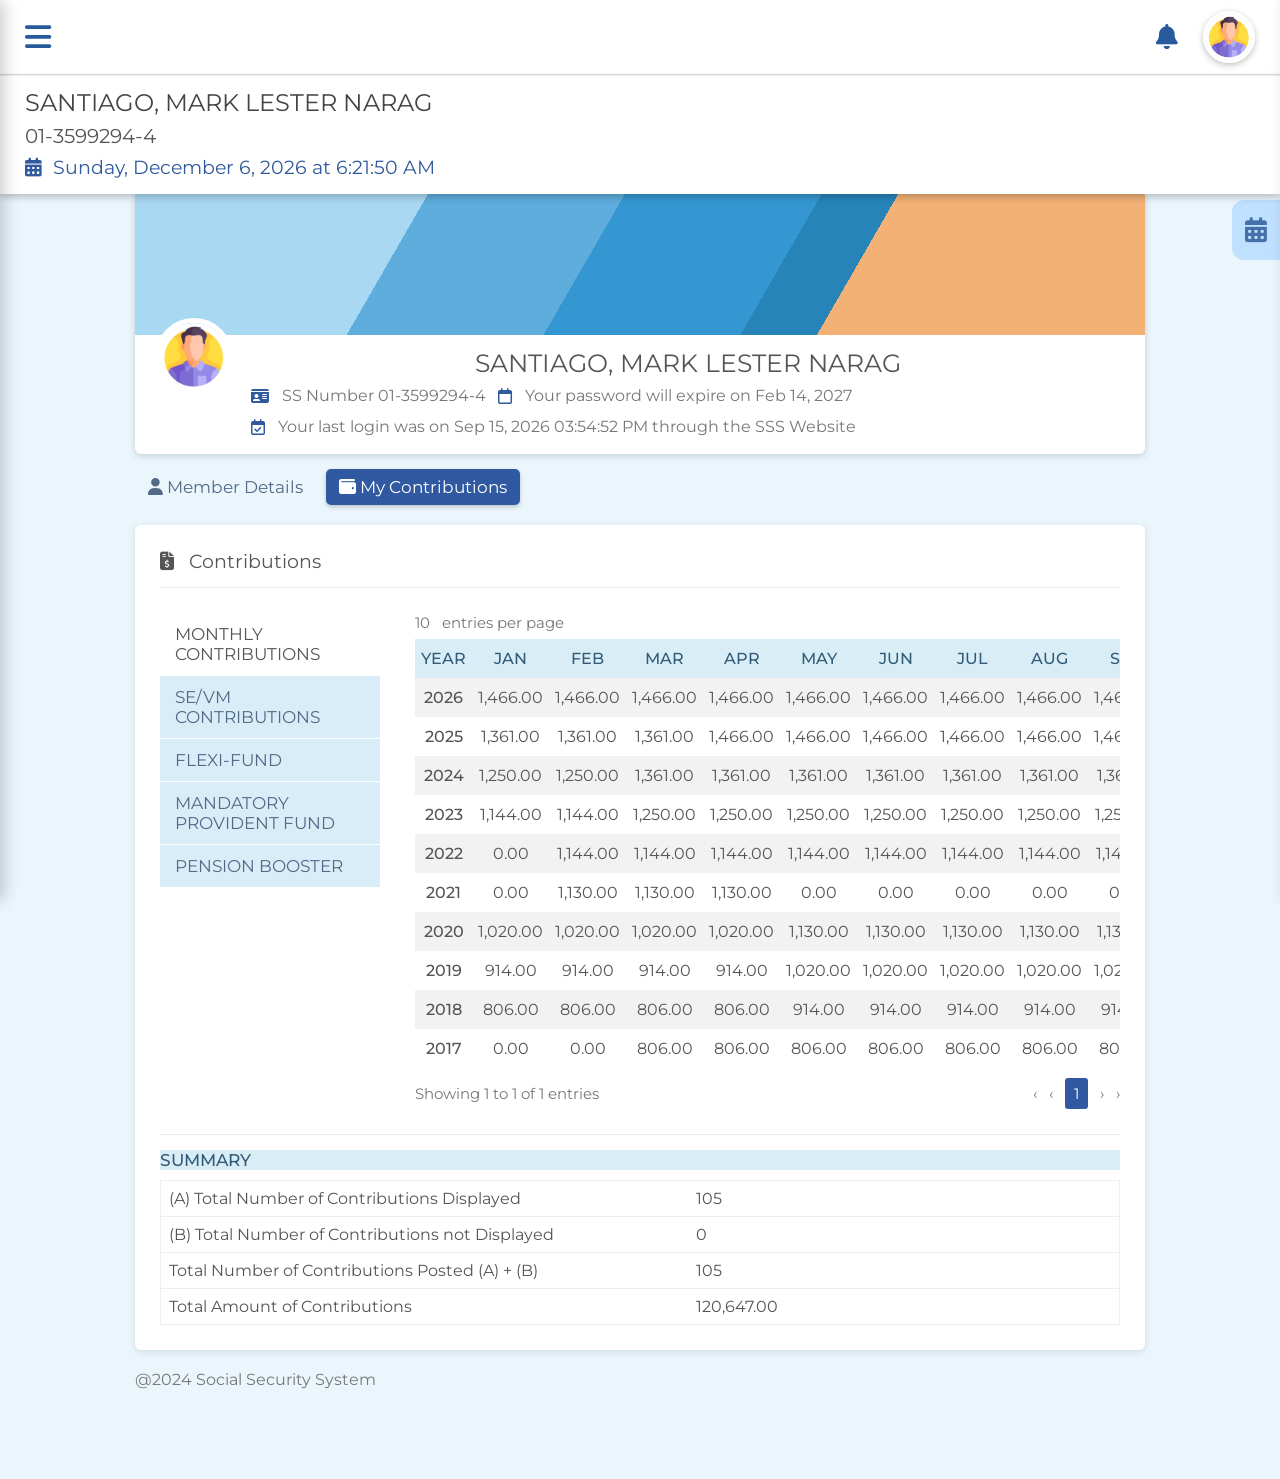
==== contributions.html @ 49f71871 "Update contributions.html" ====
<!DOCTYPE html>
<html lang="en">

<head>

<meta charset="UTF-8">

<meta name="viewport"
      content="width=device-width, initial-scale=1.0">

<title>Contributions</title>

<link rel="stylesheet" href="style.css">

<link
href="https://cdnjs.cloudflare.com/ajax/libs/font-awesome/6.5.2/css/all.min.css"
rel="stylesheet">

<link
href="https://fonts.googleapis.com/css2?family=Montserrat:wght@300;400;500;600&display=swap"
rel="stylesheet">


<style>

/* =====================================================
   RESET
===================================================== */

*{
    box-sizing:border-box;
}

html{
    scroll-behavior:smooth;
}

body{

    margin:0;

    font-family:"Montserrat",sans-serif;

    background:#eaf6fc;

    color:#555;

    overflow-x:hidden;

}


/* =====================================================
   FIXED HEADER
===================================================== */

.sticky-header{

    position:fixed;

    top:0;
    left:0;

    width:100%;

    z-index:9999;

    background:white;

    box-shadow:0 2px 8px rgba(0,0,0,.15);

}


/* =====================================================
   TOP HEADER
===================================================== */

.dashboard-header{

    height:75px;

    background:white;

    display:flex;

    align-items:center;

    justify-content:space-between;

    padding:0 25px;

}


.menu-icon{

    border:none;

    background:none;

    font-size:30px;

    color:#285a9c;

    cursor:pointer;

}


.dashboard-actions{

    display:flex;

    align-items:center;

    gap:25px;

    font-size:25px;

    color:#285a9c;

}


.profile-icon{

    width:52px;

    height:52px;

    border-radius:50%;

    overflow:hidden;

    background:#ddd;

}


.profile-icon img{

    width:100%;

    height:100%;

    object-fit:cover;

}


/* =====================================================
   MEMBER INFO
===================================================== */

.member-info{

    background:white;

    padding:12px 25px 15px;

    border-top:1px solid #eee;

}


.member-name{

    font-size:19px;

    font-weight:400;

    color:#444;

}


.member-number{

    font-size:16px;

    margin-top:4px;

}


.member-date{

    margin-top:7px;

    font-size:15px;

    color:#315a9c;

}


/* =====================================================
   MAIN CONTENT
===================================================== */

.main-content{

    width:100%;

    max-width:1050px;

    margin:0 auto;

    padding:190px 20px 70px;

}


/* =====================================================
   BREADCRUMB
===================================================== */

.member-title{

    font-size:14px;

    color:#526987;

    margin-bottom:15px;

}


/* =====================================================
   PROFILE CARD
===================================================== */

/* MEMBER INFORMATION CONTAINER */

.member-details{

    width:100%;

    max-width:none;

    background:white;

    border-radius:6px;

    overflow:hidden;

    box-shadow:0 2px 7px rgba(0,0,0,.16);

    margin-bottom:15px;

}


/* COVER */

.cover{

    height:145px;

    background:
    linear-gradient(
        120deg,
        #a9d8f3 0%,
        #a9d8f3 27%,
        #5eaddd 27%,
        #5eaddd 45%,
        #3497d1 45%,
        #3497d1 63%,
        #2784b9 63%,
        #2784b9 70%,
        #f3b176 70%,
        #f3b176 100%
    );

}


/* PROFILE CONTENT */

.profile-content{

    display:flex;

    align-items:center;

    gap:18px;

    padding:0 20px 18px;

    position:relative;

}


/* AVATAR */

.avatar{

    width:78px;

    height:78px;

    border-radius:50%;

    border:5px solid white;

    margin-top:-38px;

    overflow:hidden;

    flex-shrink:0;

    background:#55a9df;

}


.avatar img{

    width:100%;

    height:100%;

    object-fit:cover;

}


.profile-text{

    padding-top:13px;

}


.profile-text h2{

    margin:0 0 8px;

    font-size:20px;

    font-weight:400;

    color:#555;

}


.profile-info{

    display:flex;

    flex-wrap:wrap;

    gap:12px;

    font-size:12px;

    color:#777;

}


.profile-info span{

    display:flex;

    align-items:center;

    gap:5px;

}


/* =====================================================
   MEMBER TABS
===================================================== */

.member-tabs{

    display:flex;

    gap:10px;

    margin:12px 0 15px;

}


.member-tab{

    border:none;

    background:transparent;

    color:#526987;

    padding:8px 13px;

    border-radius:5px;

    font-family:"Montserrat";

    font-size:13px;

    cursor:pointer;

}


.member-tab.active{

    background:#3159a2;

    color:white;

    box-shadow:0 2px 4px rgba(0,0,0,.2);

}


/* =====================================================
   CONTRIBUTIONS CARD
===================================================== */


.contributions-section{

    width:100%;

    max-width:none;

    background:white;

    border-radius:6px;

    padding:25px;

    box-shadow:0 2px 8px rgba(0,0,0,.10);

}


.section-title{

    font-size:14px;

    color:#555;

    padding-bottom:14px;

    border-bottom:1px solid #eee;

    margin-bottom:25px;

}


/* =====================================================
   CONTRIBUTION LAYOUT
===================================================== */

.contribution-layout{

    display:flex;

    align-items:flex-start;

    gap:35px;

}


/* =====================================================
   CONTRIBUTION MENU
===================================================== */

.contribution-menu{

    width:220px;

    flex-shrink:0;

}


.contribution-option{

    padding:11px 15px;

    background:#d9edf8;

    color:#526987;

    border-bottom:1px solid white;

    font-size:13px;

    cursor:pointer;

}


.contribution-option:first-child{

    background:#fff;

    color:#555;

}


.contribution-option:hover{

    background:#c8e5f4;

}


/* =====================================================
   TABLE AREA
===================================================== */

.contribution-content{

    flex:1;

    min-width:0;

}


.entries-label{

    font-size:11px;

    color:#777;

    margin-bottom:7px;

}


.table-wrapper{

    width:100%;

    overflow-x:auto;

}


table{

    width:100%;

    min-width:700px;

    border-collapse:collapse;

    font-size:12px;

}


th{

    color:#777;

    font-weight:500;

    padding:7px 5px;

    text-align:center;

    white-space:nowrap;

}


td{

    padding:8px 5px;

    text-align:center;

    white-space:nowrap;

    color:#555;

}


tbody tr:nth-child(odd){

    background:#e9eaeb;

}


tbody tr:nth-child(even){

    background:#f2f2f2;

}


td:first-child{

    font-weight:500;

}


/* =====================================================
   TABLE FOOTER
===================================================== */

.table-footer{

    margin-top:10px;

    font-size:11px;

    color:#777;

    display:flex;

    align-items:center;

    justify-content:space-between;

}


.pagination{

    display:flex;

    align-items:center;

    gap:12px;

}


.pagination span{

    cursor:pointer;

}


.pagination .page{

    background:#3159a2;

    color:white;

    padding:6px 9px;

    border-radius:3px;

}


/* =====================================================
   SUMMARY
===================================================== */

.summary{

    margin-top:25px;

    border-top:1px solid #eee;

    padding-top:15px;

}


.summary-title{

    font-size:12px;

    font-weight:500;

    color:#555;

    margin-bottom:10px;

}


.summary-row{

    display:flex;

    border:1px solid #eee;

    border-bottom:none;

    font-size:12px;

}


.summary-row:last-child{

    border-bottom:1px solid #eee;

}


.summary-label{

    width:55%;

    padding:8px;

    color:#555;

}


.summary-value{

    width:45%;

    padding:8px;

    color:#555;

}


/* =====================================================
   CALENDAR BUTTON
===================================================== */

.calendar{

    position:fixed;

    right:0;

    top:200px;

    background:#b9dcff;

    color:#285a9c;

    padding:15px 13px;

    border-radius:12px 0 0 12px;

    font-size:25px;

    z-index:900;

    opacity:.85;

    cursor:pointer;

}

/* =====================================================
   APPOINTMENT MODAL
===================================================== */

.appointment-overlay{

    position:fixed;

    inset:0;

    width:100%;
    height:100%;

    background:rgba(0,0,0,.45);

    display:none;

    align-items:center;
    justify-content:center;

    z-index:11000;

    padding:20px;

}


.appointment-overlay.show{

    display:flex;

}


/* APPOINTMENT BOX */

.appointment-box{

    width:100%;

    max-width:520px;

    max-height:90vh;

    overflow-y:auto;

    background:white;

    border-radius:8px;

    padding:28px;

    box-shadow:0 8px 30px rgba(0,0,0,.25);

    position:relative;

    animation:appointmentOpen .2s ease;

}


@keyframes appointmentOpen{

    from{

        opacity:0;

        transform:translateY(-15px);

    }

    to{

        opacity:1;

        transform:translateY(0);

    }

}


/* CLOSE BUTTON */

.close-appointment{

    position:absolute;

    top:15px;

    right:18px;

    border:none;

    background:none;

    color:#777;

    font-size:22px;

    cursor:pointer;

}


.close-appointment:hover{

    color:#285a9c;

}


/* TITLE */

.appointment-box h2{

    margin:0;

    color:#315a9c;

    font-size:20px;

    font-weight:500;

}


.appointment-box h2 i{

    margin-right:8px;

}


.appointment-box hr{

    border:none;

    border-top:1px solid #eee;

    margin:18px 0;

}


.appointment-box h3{

    margin:0 0 8px;

    color:#555;

    font-size:15px;

    font-weight:500;

}


.appointment-box p{

    margin:0 0 20px;

    color:#777;

    font-size:12px;

    line-height:1.6;

}


/* FORM CONTROLS */

.appointment-box select,
.appointment-box input,
.appointment-box textarea{

    width:100%;

    padding:11px 12px;

    margin-bottom:12px;

    border:1px solid #d5d5d5;

    border-radius:4px;

    background:white;

    color:#555;

    font-family:"Montserrat",sans-serif;

    font-size:12px;

    outline:none;

}


.appointment-box select:focus,
.appointment-box input:focus,
.appointment-box textarea:focus{

    border-color:#5ca6d8;

    box-shadow:0 0 0 2px rgba(92,166,216,.12);

}


.appointment-box textarea{

    height:90px;

    resize:none;

}


.next-btn{

    width:100%;

    border:none;

    background:#3159a2;

    color:white;

    padding:11px;

    border-radius:4px;

    font-family:"Montserrat",sans-serif;

    font-size:13px;

    cursor:pointer;

}


.next-btn:hover{

    background:#264b8c;

}
/* =====================================================
   SIDE MENU OVERLAY
===================================================== */

.menu-overlay{

    position:fixed;

    inset:0;

    background:rgba(0,0,0,.35);

    z-index:10000;

    display:none;

}


.menu-overlay.open{

    display:block;

}


/* =====================================================
   SIDE MENU
===================================================== */

.side-menu{

    position:fixed;

    top:0;

    left:-390px;

    width:370px;

    max-width:88%;

    height:100vh;

    background:white;

    z-index:10001;

    box-shadow:4px 0 15px rgba(0,0,0,.2);

    transition:.3s ease;

    overflow-y:auto;

}


.side-menu.open{

    left:0;

}


.side-menu-header{

    height:75px;

    display:flex;

    align-items:center;

    justify-content:space-between;

    padding:0 25px;

    border-bottom:1px solid #eee;

}


.side-menu-header span{

    font-size:25px;

    color:#444;

}


.close-menu{

    border:none;

    background:none;

    font-size:24px;

    color:#999;

    cursor:pointer;

}


.menu-items{

    padding:15px 25px 30px;

}


.menu-item{

    min-height:55px;

    display:flex;

    align-items:center;

    gap:15px;

    text-decoration:none;

    color:#315a9c;

    font-size:18px;

    cursor:pointer;

    padding:10px;

    border-radius:6px;

}


.menu-item:hover{

    background:#eef6fc;

}


.menu-item i{

    width:25px;

    text-align:center;

}


.menu-group{

    width:100%;

}


.submenu{

    display:none;

    padding-left:25px;

}


.submenu.show{

    display:block;

}


.submenu a{

    display:flex;

    align-items:center;

    gap:14px;

    padding:12px 8px;

    text-decoration:none;

    color:#526987;

    font-size:16px;

}


.submenu a:hover{

    background:#eef6fc;

}


.submenu a i{

    width:25px;

    color:#315a9c;

}


.arrow{

    margin-left:auto;

    font-size:13px;

}


/* =====================================================
   FOOTER
===================================================== */

.demo-notice{

    font-size:12px;

    color:#777;

    padding:20px 0;

}


/* =====================================================
   MOBILE
===================================================== */

@media(max-width:700px){
      /* APPOINTMENT MOBILE */

.appointment-overlay{

    padding:15px;

}


.appointment-box{

    max-width:100%;

    padding:22px 18px;

    border-radius:7px;

}


.appointment-box h2{

    font-size:17px;

}


.appointment-box h3{

    font-size:13px;

}


.appointment-box p{

    font-size:10px;

}


.appointment-box select,
.appointment-box input,
.appointment-box textarea{

    font-size:11px;

    padding:10px;

}

    /* HEADER */

    .dashboard-header{

        height:38px;

        padding:0 10px;

    }


    .menu-icon{

        font-size:20px;

    }


    .dashboard-actions{

        gap:12px;

        font-size:17px;

    }


    .profile-icon{

        width:28px;

        height:28px;

    }


    .member-info{

        padding:7px 8px 8px;

    }


    .member-name{

        font-size:9px;

    }


    .member-number{

        font-size:9px;

        margin-top:2px;

    }


    .member-date{

        font-size:9px;

        margin-top:3px;

    }


    /* MAIN */

    .main-content{

        padding:115px 8px 50px;

    }


    .member-title{

        display:none;

    }


    /* PROFILE */

    .member-details{

        border-radius:4px;

        margin-bottom:12px;

    }


    .cover{

        height:80px;

    }


    .profile-content{

        gap:10px;

        padding:0 10px 10px;

    }


    .avatar{

        width:58px;

        height:58px;

        border-width:4px;

        margin-top:-30px;

    }


    .profile-text{

        padding-top:8px;

    }


    .profile-text h2{

        font-size:15px;

        margin-bottom:7px;

    }


    .profile-info{

        display:block;

        font-size:9px;

        line-height:1.8;

    }


    .profile-info span{

        display:inline-flex;

        margin-right:5px;

    }


    /* TABS */

    .member-tabs{

        margin:8px 0 12px;

        gap:5px;

    }


    .member-tab{

        font-size:10px;

        padding:7px 10px;

    }


    /* CONTRIBUTIONS */

    .contributions-section{

        padding:20px 22px 25px;

        border-radius:4px;

    }


    .section-title{

        font-size:12px;

        margin-bottom:25px;

    }


    .contribution-layout{

        gap:15px;

        align-items:flex-start;

    }


    .contribution-menu{

        width:145px;

    }


    .contribution-option{

        font-size:11px;

        padding:9px 10px;

        line-height:1.35;

    }


    .contribution-content{

        width:calc(100% - 160px);

        overflow:hidden;

    }


    .entries-label{

        display:none;

    }


    .table-wrapper{

        overflow-x:auto;

        width:100%;

    }


    table{

        min-width:560px;

        font-size:10px;

    }


    th{

        padding:6px 4px;

    }


    td{

        padding:7px 4px;

    }


    .table-footer{

        justify-content:center;

        margin-top:10px;

    }


    .table-footer > span{

        display:none;

    }


    .pagination{

        gap:15px;

    }


    .summary{

        margin-top:28px;

    }


    .summary-title{

        font-size:10px;

        padding:5px;

        background:#eef3f5;

    }


    .summary-row{

        font-size:10px;

    }


    .summary-label{

        width:65%;

        padding:8px;

    }


    .summary-value{

        width:35%;

        padding:8px;

    }


    /* CALENDAR */

    .calendar{

        top:290px;

        padding:12px;

        font-size:22px;

        border-radius:10px 0 0 10px;

    }


    /* SIDE MENU */

    .side-menu{

        width:320px;

    }


    .side-menu-header{

        height:60px;

        padding:0 20px;

    }


    .side-menu-header span{

        font-size:21px;

    }


    .menu-items{

        padding:10px 18px 25px;

    }


    .menu-item{

        min-height:50px;

        font-size:16px;

    }


    .submenu a{

        font-size:15px;

        padding:11px 5px;

    }

}


/* =====================================================
   VERY SMALL PHONE
===================================================== */

@media(max-width:380px){

    .contribution-menu{

        width:130px;

    }


    .contribution-content{

        width:calc(100% - 145px);

    }


    .contribution-option{

        font-size:10px;

    }


    table{

        min-width:540px;

        font-size:9px;

    }


    .summary-row{

        font-size:9px;

    }

}

/* =====================================================
   PROFILE SIDE PANEL
===================================================== */

.profile-overlay{

    position:fixed;

    inset:0;

    background:rgba(0,0,0,.35);

    z-index:10000;

    display:none;

}


.profile-overlay.show{

    display:block;

}


.profile-panel{

    position:fixed;

    top:0;

    right:-400px;

    width:390px;

    max-width:90%;

    height:100vh;

    background:white;

    z-index:10001;

    box-shadow:-4px 0 15px rgba(0,0,0,.20);

    transition:right .3s ease;

    overflow-y:auto;

    padding:80px 28px 30px;

}


.profile-panel.open{

    right:0;

}


.profile-close{

    position:absolute;

    top:18px;

    right:25px;

    border:none;

    background:none;

    font-size:25px;

    color:#999;

    cursor:pointer;

}


.profile-panel-header{

    display:flex;

    align-items:center;

    gap:18px;

    margin-bottom:40px;

}


.profile-panel-avatar{

    width:55px;

    height:55px;

    border-radius:50%;

    overflow:hidden;

    flex-shrink:0;

}


.profile-panel-avatar img{

    width:100%;

    height:100%;

    object-fit:cover;

}


.profile-panel-name{

    color:#59616b;

    font-size:21px;

    line-height:1.2;

}


.profile-panel-name span{

    display:block;

    margin-top:18px;

    font-size:15px;

    color:#777;

}


.profile-notice{

    display:flex;

    gap:8px;

    background:#c7f0fb;

    padding:14px 12px;

    margin-bottom:25px;

    color:#687887;

    font-size:15px;

    line-height:1.55;

}


.profile-notice i{

    font-size:13px;

}


.profile-links{

    display:flex;

    flex-direction:column;

}


.profile-links a{

    display:flex;

    align-items:center;

    gap:20px;

    padding:14px 0;

    text-decoration:none;

    color:#687887;

    font-size:17px;

}


.profile-links a i{

    width:20px;

    color:#38659b;

    font-size:19px;

}


.profile-links a:hover{

    color:#315a9c;

}

/* =====================================================
   NOTIFICATION
===================================================== */

.notification-wrapper{
    position:relative;
    display:flex;
    align-items:center;
}

.notification-icon{
    cursor:pointer;
    position:relative;
    z-index:2;
}


/* NOTIFICATION PANEL */

.notification-panel{

    position:absolute;

    top:50px;
    right:0;

    width:460px;
    max-width:calc(100vw - 30px);

    background:#fff;

    border-radius:6px;

    box-shadow:0 4px 18px rgba(0,0,0,.20);

    display:none;

    overflow:hidden;

    z-index:10002;
}


/* IMPORTANT:
   CLOSED = COMPLETELY HIDDEN */

.notification-panel:not(.show){
    display:none !important;
}


/* OPEN */

.notification-panel.show{
    display:block !important;
}


/* TITLE */

.notification-title{

    font-size:30px;

    font-weight:400;

    color:#444;

    padding:28px;

    border-bottom:1px solid #eee;

}


/* BODY */

.notification-body{

    padding:28px;

}


/* MESSAGE */

.notification-message{

    display:flex;

    align-items:flex-start;

    gap:12px;

    background:#c9f1fb;

    border-radius:5px;

    padding:25px;

    color:#607080;

    font-size:18px;

    line-height:1.55;

}


.notification-message i{

    margin-top:4px;

    font-size:18px;

}


/* BUTTON */

.view-notifications{

    width:100%;

    margin-top:28px;

    padding:18px;

    border:none;

    border-radius:4px;

    background:#315da8;

    color:white;

    font-family:"Montserrat",sans-serif;

    font-size:16px;

    cursor:pointer;

}


.view-notifications:hover{

    background:#284f91;

}


/* =====================================================
   NOTIFICATION MOBILE
===================================================== */

@media(max-width:700px){

    .notification-panel{

        position:fixed;

        top:48px;

        right:10px;

        left:auto;

        width:calc(100vw - 20px);

        max-width:420px;

        border-radius:6px;

    }


    .notification-title{

        font-size:20px;

        padding:18px;

    }


    .notification-body{

        padding:18px;

    }


    .notification-message{

        padding:16px;

        font-size:13px;

        line-height:1.5;

    }


    .view-notifications{

        margin-top:18px;

        padding:13px;

        font-size:12px;

    }

}

      /* =========================
   COVERAGE HISTORY COLORS
   ========================= */

.coverage-item {
    position: relative;
    padding-left: 70px;
    margin-bottom: 35px;
}

/* Timeline line */
.coverage-item::after {
    content: "";
    position: absolute;
    left: 31px;
    top: 30px;
    width: 2px;
    height: calc(100% + 10px);
    background: #dfe4e8;
}

/* Timeline circle - DEFAULT BLUE */
.coverage-item::before {
    content: "";
    position: absolute;
    left: 20px;
    top: 5px;
    width: 22px;
    height: 22px;
    border-radius: 50%;
    background: #20a9d6;
    border: 5px solid #d9f5fb;
    box-sizing: border-box;
    z-index: 2;
}

/* 2nd COLOR - PURPLE */
.coverage-item:nth-child(3)::before {
    background: #4d4bc8;
    border-color: #e7e6ff;
}

/* 3rd COLOR - ORANGE */
.coverage-item:nth-child(4)::before {
    background: #f2a515;
    border-color: #fff0d5;
}

/* 4th COLOR - ORANGE */
.coverage-item:nth-child(5)::before {
    background: #f2a515;
    border-color: #fff0d5;
}
.coverage-avatar {
    width: 55px;
    height: 55px;
    border-radius: 50%;
    display: flex;
    align-items: center;
    justify-content: center;
    font-size: 22px;
    font-weight: 400;
}

/* BLUE - first */
.coverage-item:nth-child(2) .coverage-avatar {
    background: #d9f7fc;
    color: #28a9c5;
}

/* PURPLE - second */
.coverage-item:nth-child(3) .coverage-avatar {
    background: #e8e7ff;
    color: #5957c8;
}

/* ORANGE - third and fourth */
.coverage-item:nth-child(4) .coverage-avatar,
.coverage-item:nth-child(5) .coverage-avatar {
    background: #fff0d5;
    color: #e8a21b;
}

      /* =====================================
   INCREASE ALL TEXT SIZES (+2px)
===================================== */

body {
    font-size: 18px;
}

/* Header */
.member-name {
    font-size: 24px;
}

.member-number {
    font-size: 20px;
}

.member-date {
    font-size: 19px;
}

/* Breadcrumb */
.member-title {
    font-size: 18px;
}

/* Member Information */
.profile-text h2 {
    font-size: 25px;
}

.profile-info {
    font-size: 16px;
}

/* Tabs */
.member-tab {
    font-size: 17px;
}

/* Contributions container */
.section-title {
    font-size: 19px;
}

.contribution-option {
    font-size: 17px;
}

/* Table */
.entries-label {
    font-size: 15px;
}

table {
    font-size: 16px;
}

th,
td {
    padding: 10px 6px;
}

/* Table footer */
.table-footer {
    font-size: 15px;
}

/* Summary */
.summary-title {
    font-size: 17px;
}

.summary-row {
    font-size: 16px;
}

/* Footer */
.demo-notice {
    font-size: 16px;
}

/* Appointment */
.appointment-box h2 {
    font-size: 25px;
}

.appointment-box h3 {
    font-size: 20px;
}

.appointment-box p {
    font-size: 17px;
}

.appointment-box select,
.appointment-box input,
.appointment-box textarea {
    font-size: 17px;
}

.next-btn {
    font-size: 18px;
}

/* =====================================
   MOBILE FONT SIZES (+2px)
===================================== */

@media (max-width: 700px) {

    .member-name {
        font-size: 14px;
    }

    .member-number {
        font-size: 13px;
    }

    .member-date {
        font-size: 12px;
    }

    .profile-text h2 {
        font-size: 19px;
    }

    .profile-info {
        font-size: 13px;
    }

    .member-tab {
        font-size: 14px;
    }

    .section-title {
        font-size: 16px;
    }

    .contribution-option {
        font-size: 14px;
    }

    table {
        font-size: 13px;
    }

    th,
    td {
        padding: 8px 5px;
    }

    .table-footer {
        font-size: 14px;
    }

    .summary-title {
        font-size: 14px;
    }

    .summary-row {
        font-size: 13px;
    }

    .demo-notice {
        font-size: 14px;
    }

}

      /* BLUE HIGHLIGHT SA ROW NG MONTHS */
table thead tr {
    background: #d9edf7 !important;
}

table thead th {
    background: #d9edf7 !important;
    color: #315b78 !important;
}

/* BLUE HIGHLIGHT SA LABEL NG SUMMARY */
.summary-title,
.summary-header {
    background: #d9edf7 !important;
    color: #315b78 !important;
}

/* BLUE HIGHLIGHT SA SUMMARY LABEL */
.summary table tr td:first-child {
    background: #d9edf7 !important;
}

      /* Odd rows - light gray */
table tbody tr:nth-child(odd) {
    background-color: #f2f2f2 !important;
}

/* Even rows - white */
table tbody tr:nth-child(even) {
    background-color: #ffffff !important;
}

table tbody tr:nth-child(even) td {
    background-color: #ffffff !important;

      /* YEAR column - alternating gray and light gray */
table tbody tr:nth-child(odd) td:first-child {
    background-color: #d9d9d9 !important;
}

table tbody tr:nth-child(even) td:first-child {
    background-color: #eeeeee !important;
}

      /* Align member name to the left */
.profile-text {
    text-align: left !important;
    margin-left: 0 !important;
}

.profile-text h2 {
    text-align: left !important;
    margin-left: 0 !important;
}

/* Mobile alignment */
@media (max-width: 700px) {
    .profile-content {
        justify-content: flex-start !important;
    }

    .profile-text {
        text-align: left !important;
    }

    .profile-text h2 {
        text-align: left !important;
    }
}
</style>

</head>


<body>


<!-- =====================================================
     FIXED HEADER
===================================================== -->

<header class="sticky-header">


    <div class="dashboard-header">


        <button
        class="menu-icon"
        id="menuButton">

            <i class="fa-solid fa-bars"></i>

        </button>


     <div class="dashboard-actions">

    <div class="notification-wrapper">

        <i class="fa-solid fa-bell notification-icon"
           id="notificationButton"></i>

        <div class="notification-panel" id="notificationPanel">

            <div class="notification-title">
                Notification
            </div>

            <div class="notification-body">

                <div class="notification-message">

                    <i class="fa-solid fa-circle-info"></i>

                    <span>
                        You currently have no notifications.<br>
                        Your 10 most recent notifications<br>
                        will be displayed here.
                    </span>

                </div>

                <button class="view-notifications">
                    VIEW ALL NOTIFICATIONS
                </button>

            </div>

        </div>

    </div>


    <div class="profile-icon" id="profileButton">

        <img src="Lprof.jpeg" alt="Profile">

    </div>

</div>

    </div>


    <div class="member-info">


        <div class="member-name">

            SANTIAGO, MARK LESTER NARAG

        </div>


        <div class="member-number">

            01-3599294-4

        </div>


        <div class="member-date">

            <i class="fa-solid fa-calendar-days"></i>

            <span id="currentDate">

                Loading...

            </span>

        </div>


    </div>


</header>

<!-- =====================================================
     PROFILE SIDE PANEL
===================================================== -->

<div class="profile-overlay" id="profileOverlay"></div>

<div class="profile-panel" id="profilePanel">

    <button class="profile-close" id="profileClose">
        <i class="fa-solid fa-xmark"></i>
    </button>

    <div class="profile-panel-header">

        <div class="profile-panel-avatar">
            <img src="Lprof.jpeg" alt="Profile">
        </div>

        <div class="profile-panel-name">

            <div>
                SANTIAGO, MARK
            </div>

            <div>
                LESTER NARAG
            </div>

            <span>
                01-3599294-4
            </span>

        </div>

    </div>


    <div class="profile-notice">

        <div>
            <i class="fa-solid fa-circle-info"></i>
        </div>

        <div>

            Your password will expire on
            Feb 14, 2027

            <br>

            Your last login was on Sep 15, 2026
            03:54:52 PM through the SSS Website

        </div>

    </div>


    <div class="profile-links">

        <a href="#">
            <i class="fa-solid fa-user"></i>
            <span>My Details</span>
        </a>

        <a href="#">
            <i class="fa-solid fa-lock"></i>
            <span>Change Password</span>
        </a>

        <a href="#">
            <i class="fa-solid fa-user-lock"></i>
            <span>Setup Time-based One-Time Password</span>
        </a>

        <a href="#">
            <i class="fa-solid fa-phone"></i>
            <span>Contact Us</span>
        </a>

        <a href="index.html" onclick="logout()">
            <i class="fa-solid fa-right-from-bracket"></i>
            <span>Sign Out</span>
        </a>

    </div>

</div>

<!-- =====================================================
     CALENDAR
===================================================== -->

<div
class="calendar"
onclick="openAppointment()">

    <i class="fa-solid fa-calendar-days"></i>

</div>



<!-- =====================================================
     APPOINTMENT
===================================================== -->

<div
class="appointment-overlay"
id="appointmentModal">

    <div class="appointment-box">

        <button
        class="close-appointment"
        onclick="closeAppointment()">

            <i class="fa-solid fa-xmark"></i>

        </button>


        <h2>

            <i class="fa-solid fa-calendar-days"></i>

            Set Appointment

        </h2>


        <hr>


        <h3>

            Say goodbye to waiting in line!

        </h3>


        <p>

            Experience ultimate convenience by setting your appointments online with just a few clicks.

        </p>


        <select>
            <option>Select Purpose</option>
        </select>


        <select>
            <option>Select Region</option>
        </select>


        <select>
            <option>Select Branch</option>
        </select>


        <input type="date">


        <select>
            <option>Select Time</option>
        </select>


        <textarea
        placeholder="Concern(s)">
        </textarea>


        <button class="next-btn">

            Next
            <i class="fa-solid fa-chevron-right"></i>

        </button>

    </div>

</div>



<!-- =====================================================
     MAIN
===================================================== -->

<main class="main-content">


    <!-- PROFILE CARD -->

    <div class="member-details">


        <div class="cover"></div>


        <div class="profile-content">


            <div class="avatar">

                <img
                src="Lprof.jpeg"
                alt="Profile">

            </div>


            <div class="profile-text">


                <h2>

                    SANTIAGO, MARK LESTER NARAG

                </h2>


                <div class="profile-info">


                    <span>

                        <i class="fa-solid fa-id-card"></i>

                        SS Number 01-3599294-4

                    </span>


                    <span>

                        <i class="fa-regular fa-calendar"></i>

                        Your password will expire on Feb 14, 2027

                    </span>


                    <span>

                        <i class="fa-regular fa-calendar-check"></i>

                        Your last login was on Sep 15, 2026 03:54:52 PM through the SSS Website

                    </span>


                </div>


            </div>

        </div>

    </div>



    <!-- MEMBER TABS -->

    <div class="member-tabs">


        <button
        class="member-tab"
        onclick="location.href='memberinfo.html'">

            <i class="fa-solid fa-user"></i>

            Member Details

        </button>


        <button
        class="member-tab active">

            <i class="fa-solid fa-wallet"></i>

            My Contributions

        </button>


    </div>



    <!-- CONTRIBUTION SECTION -->

    <section class="contributions-section">


        <div class="section-title">

            <i class="fa-solid fa-file-invoice-dollar"></i>

            &nbsp; Contributions

        </div>



        <div class="contribution-layout">


            <!-- LEFT MENU -->

            <div class="contribution-menu">


                <div class="contribution-option">

                    MONTHLY CONTRIBUTIONS

                </div>


                <div class="contribution-option">

                    SE/VM CONTRIBUTIONS

                </div>


                <div class="contribution-option">

                    FLEXI-FUND

                </div>


                <div class="contribution-option">

                    MANDATORY PROVIDENT FUND

                </div>


                <div class="contribution-option">

                    PENSION BOOSTER

                </div>


            </div>



            <!-- TABLE -->

            <div class="contribution-content">


                <div class="entries-label">

                    10 &nbsp; entries per page

                </div>


                <div class="table-wrapper">


                    <table>


                        <thead>

                            <tr>

                                <th>YEAR</th>

                                <th>JAN</th>
                                <th>FEB</th>
                                <th>MAR</th>
                                <th>APR</th>
                                <th>MAY</th>
                                <th>JUN</th>
                                <th>JUL</th>
                                <th>AUG</th>
                                <th>SEP</th>
                                <th>OCT</th>
                                <th>NOV</th>
                                <th>DEC</th>

                            </tr>

                        </thead>


                        <tbody id="contributionBody">

                        </tbody>


                    </table>


                </div>



                <div class="table-footer">


                    <span>

                        Showing 1 to 1 of 1 entries

                    </span>


                    <div class="pagination">

                        <span>‹</span>

                        <span>‹</span>

                        <span class="page">1</span>

                        <span>›</span>

                        <span>›</span>

                    </div>


                </div>


            </div>


        </div>



        <!-- SUMMARY -->

        <div class="summary">


            <div class="summary-title">

                SUMMARY

            </div>


            <div class="summary-row">

                <div class="summary-label">

                    (A) Total Number of Contributions Displayed

                </div>

                <div class="summary-value">

                    105

                </div>

            </div>


            <div class="summary-row">

                <div class="summary-label">

                    (B) Total Number of Contributions not Displayed

                </div>

                <div class="summary-value">

                    0

                </div>

            </div>


            <div class="summary-row">

                <div class="summary-label">

                    Total Number of Contributions Posted (A) + (B)

                </div>

                <div class="summary-value">

                    105

                </div>

            </div>


            <div class="summary-row">

                <div class="summary-label">

                    Total Amount of Contributions

                </div>

                <div class="summary-value">

                    120,647.00

                </div>

            </div>


        </div>


    </section>



    <div class="demo-notice">

        @2024 Social Security System

    </div>


</main>



<!-- =====================================================
     SIDE MENU OVERLAY
===================================================== -->

<div
class="menu-overlay"
id="menuOverlay">
</div>



<!-- =====================================================
     SIDE MENU
===================================================== -->

<div
class="side-menu"
id="sideMenu">


    <div class="side-menu-header">


        <span>Menu</span>


        <button
        class="close-menu"
        id="closeMenu">

            <i class="fa-solid fa-xmark"></i>

        </button>


    </div>



    <div class="menu-items">


        <!-- DASHBOARD -->

        <a
        href="dashboard.html"
        class="menu-item">

            <i class="fa-solid fa-border-all"></i>

            <span>Dashboard</span>

        </a>



        <!-- MEMBER INFORMATION -->

        <div class="menu-group">


            <div
            class="menu-item menu-toggle"
            data-target="memberSubmenu">

                <i class="fa-solid fa-user-tie"></i>

                <span>Member Information</span>

           

            </div>


            <div
            class="submenu"
            id="memberSubmenu">


                <a href="memberinfo.html">

                    <i class="fa-solid fa-user"></i>

                    <span>Member Details</span>

                </a>


                <a href="contributions.html">

                    <i class="fa-solid fa-wallet"></i>

                    <span>My Contributions</span>

                </a>


                <a href="#">

                    <i class="fa-solid fa-comments"></i>

                    <span>Update Security Questions</span>

                </a>


            </div>

        </div>



        <!-- SERVICES -->

        <div class="menu-group">


            <div
            class="menu-item menu-toggle"
            data-target="serviceSubmenu">

                <i class="fa-solid fa-fingerprint"></i>

                <span>Services</span>

             

            </div>


            <div
            class="submenu"
            id="serviceSubmenu">


                <a href="#">

                    <i class="fa-solid fa-building-columns"></i>

                    <span>Disbursement Account</span>

                </a>


                <a href="#">

                    <i class="fa-solid fa-hand-holding-dollar"></i>

                    <span>Benefit Re-disbursement</span>

                </a>


                <a href="#">

                    <i class="fa-solid fa-money-check-dollar"></i>

                    <span>Auto Debit Arrangement</span>

                </a>


                <a href="#">

                    <i class="fa-solid fa-people-roof"></i>

                    <span>Pension Booster</span>

                </a>


                <a href="#">

                    <i class="fa-solid fa-barcode"></i>

                    <span>RTC/CPO Reference Number Inquiry</span>

                </a>


                <a href="#">

                    <i class="fa-solid fa-calendar-days"></i>

                    <span>Set Appointment</span>

                </a>


                <a href="#">

                    <i class="fa-solid fa-id-card"></i>

                    <span>MySSS Card</span>

                </a>


            </div>

        </div>



        <!-- LOANS -->

        <div class="menu-group">


            <div
            class="menu-item menu-toggle"
            data-target="loanSubmenu">

                <i class="fa-solid fa-hand-holding-dollar"></i>

                <span>Loans</span>

           

            </div>


            <div
            class="submenu"
            id="loanSubmenu">


                <a href="#">

                    <i class="fa-solid fa-hand-holding-dollar"></i>

                    <span>Salary Loan</span>

                </a>


                <a href="#">

                    <i class="fa-solid fa-house-chimney"></i>

                    <span>Calamity/Emergency Loan</span>

                </a>


                <a href="#">

                    <i class="fa-solid fa-person-cane"></i>

                    <span>Pension Loan</span>

                </a>


                <a href="#">

                    <i class="fa-solid fa-hand-holding-dollar"></i>

                    <span>Loan Penalty Condonation</span>

                </a>


            </div>

        </div>



        <!-- BENEFITS -->

        <div class="menu-group">


            <div
            class="menu-item menu-toggle"
            data-target="benefitsSubmenu">

                <i class="fa-solid fa-network-wired"></i>

                <span>Benefits</span>

         

            </div>


            <div
            class="submenu"
            id="benefitsSubmenu">


                <a href="#">

                    <i class="fa-solid fa-person-pregnant"></i>

                    <span>Maternity Benefit</span>

                </a>


                <a href="#">

                    <i class="fa-solid fa-briefcase"></i>

                    <span>Unemployment Benefit</span>

                </a>


                <a href="#">

                    <i class="fa-solid fa-bed-pulse"></i>

                    <span>Sickness Benefit</span>

                </a>


                <a href="#">

                    <i class="fa-solid fa-wheelchair"></i>

                    <span>Disability Claim</span>

                </a>


                <a href="#">

                    <i class="fa-solid fa-person-cane"></i>

                    <span>Retirement Claim</span>

                </a>


                <a href="#">

                    <i class="fa-solid fa-box"></i>

                    <span>Funeral Claim</span>

                </a>


                <a href="#">

                    <i class="fa-solid fa-monument"></i>

                    <span>Death Claim</span>

                </a>


            </div>

        </div>



        <!-- PAYMENT REFERENCE NUMBER -->

        <div class="menu-group">


            <div
            class="menu-item menu-toggle"
            data-target="prnSubmenu">

                <i class="fa-solid fa-barcode"></i>

                <span>Payment Reference Number</span>

              

            </div>


            <div
            class="submenu"
            id="prnSubmenu">


                <a href="#">

                    <i class="fa-solid fa-hand-holding-dollar"></i>

                    <span>Contributions</span>

                </a>


                <a href="#">

                    <i class="fa-solid fa-hand-holding-dollar"></i>

                    <span>Loans</span>

                </a>


            </div>

        </div>



        <!-- SIGN OUT -->

        <a
        href="index.html"
        class="menu-item"
        onclick="logout()">

            <i class="fa-solid fa-right-from-bracket"></i>

            <span>Sign Out</span>

        </a>


    </div>

</div>



<script>

/* =====================================================
   CONTRIBUTION DATA
===================================================== */

const contributionData = {

    2026: {
        Jan:"1,466.00",
        Feb:"1,466.00",
        Mar:"1,466.00",
        Apr:"1,466.00",
        May:"1,466.00",
        Jun:"1,466.00",
        Jul:"1,466.00",
        Aug:"1,466.00",
        Sep:"1,466.00",
        Oct:"0.00",
        Nov:"0.00",
        Dec:"0.00"
    },

    2025: {
        Jan:"1,361.00",
        Feb:"1,361.00",
        Mar:"1,361.00",
        Apr:"1,466.00",
        May:"1,466.00",
        Jun:"1,466.00",
        Jul:"1,466.00",
        Aug:"1,466.00",
        Sep:"1,466.00",
        Oct:"1,466.00",
        Nov:"1,466.00",
        Dec:"1,466.00"
    },

    2024: {
        Jan:"1,250.00",
        Feb:"1,250.00",
        Mar:"1,361.00",
        Apr:"1,361.00",
        May:"1,361.00",
        Jun:"1,361.00",
        Jul:"1,361.00",
        Aug:"1,361.00",
        Sep:"1,361.00",
        Oct:"1,361.00",
        Nov:"1,361.00",
        Dec:"1,361.00"
    },

    2023: {
        Jan:"1,144.00",
        Feb:"1,144.00",
        Mar:"1,250.00",
        Apr:"1,250.00",
        May:"1,250.00",
        Jun:"1,250.00",
        Jul:"1,250.00",
        Aug:"1,250.00",
        Sep:"1,250.00",
        Oct:"1,250.00",
        Nov:"1,250.00",
        Dec:"1,250.00"
    },

    2022: {
        Jan:"0.00",
        Feb:"1,144.00",
        Mar:"1,144.00",
        Apr:"1,144.00",
        May:"1,144.00",
        Jun:"1,144.00",
        Jul:"1,144.00",
        Aug:"1,144.00",
        Sep:"1,144.00",
        Oct:"1,144.00",
        Nov:"1,144.00",
        Dec:"1,144.00"
    },

    2021: {
        Jan:"0.00",
        Feb:"1,130.00",
        Mar:"1,130.00",
        Apr:"1,130.00",
        May:"0.00",
        Jun:"0.00",
        Jul:"0.00",
        Aug:"0.00",
        Sep:"0.00",
        Oct:"0.00",
        Nov:"0.00",
        Dec:"0.00"
    },

    2020: {
        Jan:"1,020.00",
        Feb:"1,020.00",
        Mar:"1,020.00",
        Apr:"1,020.00",
        May:"1,130.00",
        Jun:"1,130.00",
        Jul:"1,130.00",
        Aug:"1,130.00",
        Sep:"1,130.00",
        Oct:"1,130.00",
        Nov:"1,130.00",
        Dec:"1,130.00"
    },

    2019: {
        Jan:"914.00",
        Feb:"914.00",
        Mar:"914.00",
        Apr:"914.00",
        May:"1,020.00",
        Jun:"1,020.00",
        Jul:"1,020.00",
        Aug:"1,020.00",
        Sep:"1,020.00",
        Oct:"1,020.00",
        Nov:"1,020.00",
        Dec:"1,020.00"
    },

    2018: {
        Jan:"806.00",
        Feb:"806.00",
        Mar:"806.00",
        Apr:"806.00",
        May:"914.00",
        Jun:"914.00",
        Jul:"914.00",
        Aug:"914.00",
        Sep:"914.00",
        Oct:"914.00",
        Nov:"914.00",
        Dec:"914.00"
    },

    2017: {
        Jan:"0.00",
        Feb:"0.00",
        Mar:"806.00",
        Apr:"806.00",
        May:"806.00",
        Jun:"806.00",
        Jul:"806.00",
        Aug:"806.00",
        Sep:"806.00",
        Oct:"806.00",
        Nov:"806.00",
        Dec:"806.00"
    }

};


/* =====================================================
   LOAD CONTRIBUTION TABLE
===================================================== */

const months = [
    "Jan",
    "Feb",
    "Mar",
    "Apr",
    "May",
    "Jun",
    "Jul",
    "Aug",
    "Sep",
    "Oct",
    "Nov",
    "Dec"
];


function loadContributionTable(){

    const tbody =
        document.getElementById(
            "contributionBody"
        );


    tbody.innerHTML = "";


    Object.keys(contributionData)
    .sort((a,b) => b-a)
    .forEach(year => {

        const row =
            document.createElement("tr");


        const yearCell =
            document.createElement("td");


        yearCell.textContent =
            year;


        row.appendChild(yearCell);


        months.forEach(month => {

            const cell =
                document.createElement("td");


            cell.textContent =
                contributionData[year][month];


            row.appendChild(cell);

        });


        tbody.appendChild(row);

    });

}


/* =====================================================
   REAL TIME DATE
===================================================== */

function updateDateTime(){

    const now =
        new Date();


    const options = {

        weekday:"long",

        year:"numeric",

        month:"long",

        day:"numeric",

        hour:"numeric",

        minute:"2-digit",

        second:"2-digit",

        hour12:true

    };


    document.getElementById(
        "currentDate"
    ).textContent =
        now.toLocaleString(
            "en-US",
            options
        );

}


updateDateTime();


setInterval(
    updateDateTime,
    1000
);


/* =====================================================
   SIDE MENU
===================================================== */

const menuButton =
    document.getElementById(
        "menuButton"
    );


const sideMenu =
    document.getElementById(
        "sideMenu"
    );


const menuOverlay =
    document.getElementById(
        "menuOverlay"
    );


const closeMenu =
    document.getElementById(
        "closeMenu"
    );


function openMenu(){

    sideMenu.classList.add("open");

    menuOverlay.classList.add("open");

}


function closeSideMenu(){

    sideMenu.classList.remove("open");

    menuOverlay.classList.remove("open");

}


menuButton.onclick =
    openMenu;


closeMenu.onclick =
    closeSideMenu;


menuOverlay.onclick =
    closeSideMenu;


/* =====================================================
   SUBMENU
===================================================== */

const menuToggles =
    document.querySelectorAll(".menu-toggle");


menuToggles.forEach(toggle => {

    toggle.addEventListener("click", function(){

        const targetId =
            this.dataset.target;

        const target =
            document.getElementById(targetId);


        menuToggles.forEach(other => {

            if(other !== this){

                const otherId =
                    other.dataset.target;

                const otherMenu =
                    document.getElementById(otherId);

                otherMenu.classList.remove("show");

            }

        });


        target.classList.toggle("show");

    });

});

/* =====================================================
   LOGOUT
===================================================== */

function logout(){

    localStorage.removeItem(
        "loggedIn"
    );

    window.location.href =
        "index.html";

}

      /* =====================================================
   PROFILE PANEL
===================================================== */

const profileIcon =
    document.querySelector(".profile-icon");

const profilePanel =
    document.getElementById("profilePanel");

const profileOverlay =
    document.getElementById("profileOverlay");

const profileClose =
    document.getElementById("profileClose");


function openProfile(){

    profilePanel.classList.add("open");

    profileOverlay.classList.add("show");

}


function closeProfile(){

    profilePanel.classList.remove("open");

    profileOverlay.classList.remove("show");

}


profileIcon.addEventListener("click", function(){

    notificationPanel.classList.remove("show");

    openProfile();

});


profileClose.addEventListener(
    "click",
    closeProfile
);


profileOverlay.addEventListener(
    "click",
    closeProfile
);

      /* =====================================================
   NOTIFICATION PANEL
===================================================== */

const notificationButton =
    document.getElementById("notificationButton");

const notificationPanel =
    document.getElementById("notificationPanel");


notificationButton.addEventListener("click", function(e){

    e.stopPropagation();

    notificationPanel.classList.toggle("show");

});


notificationPanel.addEventListener("click", function(e){

    e.stopPropagation();

});


document.addEventListener("click", function(){

    notificationPanel.classList.remove("show");

});



/* =====================================================
   APPOINTMENT
===================================================== */

function openAppointment(){

    document
    .getElementById(
        "appointmentModal"
    )
    .classList.add("show");

}


function closeAppointment(){

    document
    .getElementById(
        "appointmentModal"
    )
    .classList.remove("show");

}


/* =====================================================
   INITIALIZE
===================================================== */

loadContributionTable();

</script>


</body>

</html>
---- style.css ----
/* ==============================
   SSS DASHBOARD MOCKUP
   ============================== */

* {
    font-family: 'Montserrat', sans-serif;
    box-sizing: border-box;
}
{
    box-sizing: border-box;
}

body {
    margin: 0;
    font-family: "Montserrat", sans-serif;
    background: #eaf4fb;
    color: #202020;
}


/* HEADER */

.dashboard-header {
    height: 76px;
    background: #ffffff;

    display: flex;
    align-items: center;
    justify-content: space-between;

    padding: 0 24px;

    border-bottom: 1px solid #d8dde3;
}

.menu-icon {
    color: #315a9c;
    font-size: 32px;
}

.dashboard-actions {
    display: flex;
    align-items: center;
    gap: 25px;

    color: #315a9c;
    font-size: 29px;
}

.profile-icon {
    width: 58px;
    height: 58px;

    border-radius: 50%;

    background: #dceeff;

    display: flex;
    align-items: center;
    justify-content: center;

    border: 3px solid white;

    box-shadow: 0 2px 6px rgba(0,0,0,.25);

    font-size: 31px;
}


/* MEMBER INFORMATION */

.member-info {
    background: #ffffff;

    padding: 16px 26px 18px;

    box-shadow: 0 3px 8px rgba(0,0,0,.12);
}

.member-name {
    font-size: 19px;
    font-weight: 400;
    margin-bottom: 7px;
}

.member-number {
    font-size: 18px;
    margin-bottom: 8px;
}

.member-date {
    color: #3c619b;
    font-size: 16px;
}

.member-date i {
    margin-right: 6px;
}


/* MAIN CONTAINER */

.dashboard-container {
    width: 94%;
    max-width: 700px;
    margin:120px auto 40px;
}


/* CARD */

.dashboard-card {
    background: #ffffff;

    border-radius: 10px;

    padding: 25px;

    margin-bottom: 16px;

    box-shadow: 0 2px 8px rgba(0,0,0,.12);
}


/* CARD TITLE */

.card-title {
    display: flex;
    align-items: center;

    gap: 14px;

    font-size: 28px;
    font-weight: 400;

    margin-bottom: 22px;
}

.card-icon {
    width: 65px;
    height: 65px;

    background: #e6f9fb;

    border-radius: 12px;

    display: flex;
    align-items: center;
    justify-content: center;

    color: #2675a5;

    font-size: 30px;

    flex-shrink: 0;
}


/* IMAGES */

.dashboard-image {
    width: 100%;
    height: 250px;

    border-radius: 10px;

    background-size: cover;
    background-position: center;

    margin-bottom: 24px;
}


/* Replace these URLs with your own image files if you have them */

.contributions-image {
    background-image:
        linear-gradient(
            rgba(205,235,245,.15),
            rgba(205,235,245,.65)
        ),
        url("https://images.unsplash.com/photo-1497366754035-f200968a6e72?auto=format&fit=crop&w=1000&q=80");
}

.pay-contributions-image {
    background-image:
        linear-gradient(
            rgba(205,235,245,.15),
            rgba(205,235,245,.65)
        ),
        url("https://images.unsplash.com/photo-1556742049-0cfed4f6a45d?auto=format&fit=crop&w=1000&q=80");
}

.loans-image {
    background-image:
        linear-gradient(
            rgba(205,235,245,.10),
            rgba(205,235,245,.55)
        ),
        url("https://images.unsplash.com/photo-1556740749-887f6717d7e4?auto=format&fit=crop&w=1000&q=80");
}


/* CONTRIBUTIONS */

.contribution-amount {
    font-size: 31px;
    font-weight: 400;
}

.amount-label {
    font-size: 18px;
    margin-top: 5px;
    margin-bottom: 27px;
}

.contribution-bottom {
    display: flex;
    align-items: center;

    gap: 15px;

    margin-bottom: 20px;
}

.contribution-number {
    width: 65px;
    height: 65px;

    border-radius: 10px;

    background: #d9f4ed;
    border: 3px solid #a9ddd1;

    display: flex;
    align-items: center;
    justify-content: center;

    color: #269679;

    font-size: 23px;
}

.contribution-description {
    color: #329278;

    font-size: 17px;

    line-height: 1.5;
}

.contribution-description small {
    display: block;

    color: #777;

    font-size: 14px;
}


/* BUTTON */

.blue-button {
    background: #315a9c;

    color: white;

    border: none;

    border-radius: 5px;

    padding: 14px 22px;

    font-family: inherit;

    font-size: 16px;

    float: right;

    margin-top: -78px;

    cursor: pointer;
}


/* LOAN NOTICE */

.loan-notice {
    background: #cef4fa;

    border-radius: 10px;

    padding: 19px;

    display: flex;

    gap: 10px;

    color: #286779;

    font-size: 16px;

    line-height: 1.6;
}

.loan-notice i {
    margin-top: 4px;
}

.loan-notice b {
    color: #1878ce;
    font-weight: 500;
}


/* SERVICES */

.services-icon {
    background: #fff1d2;
    color: #f1a900;
}

.services-list {
    width: 100%;
}

.service-item {
    min-height: 58px;

    display: flex;
    align-items: center;

    gap: 20px;

    color: #365e98;

    font-size: 19px;

    border-bottom: 1px solid #ddd;
}

.service-item:last-child {
    border-bottom: none;
}

.service-item i {
    width: 30px;

    text-align: center;

    font-size: 19px;
}


/* QUICK LINKS */

.quick-link-item {
    display: flex;

    align-items: center;

    gap: 20px;

    color: #2875c5;

    font-size: 17px;

    line-height: 1.25;

    padding: 16px 0;
}

/* =========================
   HAMBURGER BUTTON
========================= */

.menu-icon {
    background: transparent;
    border: none;
    padding: 0;
    margin: 0;

    color: #315a9c;
    font-size: 32px;

    cursor: pointer;

    display: flex;
    align-items: center;
    justify-content: center;

    position: relative;
    z-index: 1100;
}


/* =========================
   SIDE MENU
========================= */

.side-menu {
    position: fixed;

    top: 0;
    left: 0;

    width: 650px;
    max-width: 95vw;
    height: 100vh;

    background: #ffffff;

    z-index: 1000;

    transform: translateX(-100%);

    transition: transform 0.3s ease;

    box-shadow: 5px 0 15px rgba(0, 0, 0, 0.18);

    overflow-y: auto;
}


/* OPEN */

.side-menu.open {
    transform: translateX(0);
}


/* =========================
   DARK BACKGROUND
========================= */

.menu-overlay {
    position: fixed;

    inset: 0;

    width: 100%;
    height: 100vh;

    background: rgba(0, 0, 0, 0.5);

    z-index: 900;

    opacity: 0;
    visibility: hidden;

    transition: opacity 0.3s ease;
}

.menu-overlay.open {
    opacity: 1;
    visibility: visible;
}


/* =========================
   MENU HEADER
========================= */

.side-menu-header {
    height: 90px;

    display: flex;
    align-items: center;
    justify-content: space-between;

    padding: 0 25px;

    font-size: 29px;
    font-weight: 400;

    color: #222;

    border-bottom: 1px solid #eeeeee;
}

.close-menu {
    background: transparent;
    border: none;

    color: #aeb7c1;

    font-size: 29px;

    cursor: pointer;
}


/* =========================
   MENU ITEMS
========================= */

.menu-items {
    padding: 35px 25px;
}

.menu-item {
    display: flex;
    align-items: center;

    gap: 20px;

    min-height: 65px;

    margin-bottom: 12px;

    padding: 8px 15px;

    border-radius: 10px;

    text-decoration: none;

    color: #315a9c;

    font-size: 27px;

    font-weight: 400;
}

.menu-item i {
    width: 35px;

    text-align: center;

    font-size: 26px;
}

.menu-item.active {
    background: #dceef8;
}

.menu-item:hover {
    background: #e8f4fa;
}


/* MOBILE */

@media (max-width: 600px) {

    .menu-icon {
        font-size: 30px;
    }

    .side-menu {
        width: 95vw;
    }

    .side-menu-header {
        height: 85px;
        font-size: 29px;
    }

    .menu-item {
        font-size: 27px;
        min-height: 65px;
    }
}

/* MOBILE SIDE MENU FIX */

#sideMenu {
    position: fixed !important;

    top: 0 !important;
    left: 0 !important;

    width: 85% !important;
    height: 100vh !important;

    background: #fff !important;

    z-index: 99999 !important;

    transform: translateX(-100%) !important;

    transition: transform .3s ease !important;

    overflow-y: auto !important;
}


#sideMenu.open {
    transform: translateX(0) !important;
}


#menuOverlay {
    position: fixed !important;

    top:0;
    left:0;

    width:100%;
    height:100vh;

    background:rgba(0,0,0,.5);

    z-index:99998;

    display:none;
}


#menuOverlay.open {
    display:block;
}
.side-menu{
    position:fixed;
    top:0;
    left:0;

    width:85%;
    max-width:400px;

    height:100vh;

    background:white;

    z-index:9999;

    transform:translateX(-100%);
    transition:.3s;
}


.side-menu.open{
    transform:translateX(0);
}


.menu-overlay{
    position:fixed;
    inset:0;

    background:rgba(0,0,0,.5);

    z-index:9998;

    display:none;
}


.menu-overlay.open{
    display:block;
}
/* ===== MOBILE SIDE MENU FIX ===== */

#sideMenu {
    position: fixed !important;

    top: 0 !important;
    left: 0 !important;

    width: 85vw !important;
    max-width: 420px !important;

    height: 100vh !important;

    background: #ffffff !important;

    z-index: 99999 !important;

    transform: translateX(-100%) !important;

    transition: transform .3s ease !important;

    overflow-y: auto !important;

    display: block !important;
}


#sideMenu.open {
    transform: translateX(0) !important;
}



#menuOverlay {
    position: fixed !important;

    top:0 !important;
    left:0 !important;

    width:100% !important;
    height:100vh !important;

    background: rgba(0,0,0,.5) !important;

    z-index:99998 !important;

    display:none;
}


#menuOverlay.open {
    display:block !important;
}



/* HAMBURGER */

#menuButton {
    position:relative;

    z-index:100000;

    cursor:pointer;
}
/* =========================
   HAMBURGER BUTTON
========================= */

.menu-icon {
    background: transparent;
    border: none;
    padding: 0;
    margin: 0;

    color: #315a9c;
    font-size: 32px;

    cursor: pointer;

    display: flex;
    align-items: center;
    justify-content: center;

    position: relative;
    z-index: 1100;
}


/* =========================
   SIDE MENU
========================= */

.side-menu {
    position: fixed;

    top: 0;
    left: 0;

    width: 650px;
    max-width: 95vw;
    height: 100vh;

    background: #ffffff;

    z-index: 1000;

    transform: translateX(-100%);

    transition: transform 0.3s ease;

    box-shadow: 5px 0 15px rgba(0, 0, 0, 0.18);

    overflow-y: auto;
}


/* OPEN */

.side-menu.open {
    transform: translateX(0);
}


/* =========================
   DARK BACKGROUND
========================= */

.menu-overlay {
    position: fixed;

    inset: 0;

    width: 100%;
    height: 100vh;

    background: rgba(0, 0, 0, 0.5);

    z-index: 900;

    opacity: 0;
    visibility: hidden;

    transition: opacity 0.3s ease;
}

.menu-overlay.open {
    opacity: 1;
    visibility: visible;
}


/* =========================
   MENU HEADER
========================= */

.side-menu-header {
    height: 90px;

    display: flex;
    align-items: center;
    justify-content: space-between;

    padding: 0 25px;

    font-size: 29px;
    font-weight: 400;

    color: #222;

    border-bottom: 1px solid #eeeeee;
}

.close-menu {
    background: transparent;
    border: none;

    color: #aeb7c1;

    font-size: 29px;

    cursor: pointer;
}


/* =========================
   MENU ITEMS
========================= */

.menu-items {
    padding: 35px 25px;
}

.menu-item {
    display: flex;
    align-items: center;

    gap: 20px;

    min-height: 65px;

    margin-bottom: 12px;

    padding: 8px 15px;

    border-radius: 10px;

    text-decoration: none;

    color: #315a9c;

    font-size: 27px;

    font-weight: 400;
}

.menu-item i {
    width: 35px;

    text-align: center;

    font-size: 26px;
}

.menu-item.active {
    background: #dceef8;
}

.menu-item:hover {
    background: #e8f4fa;
}


/* MOBILE */

@media (max-width: 600px) {

    .menu-icon {
        font-size: 30px;
    }

    .side-menu {
        width: 95vw;
    }

    .side-menu-header {
        height: 85px;
        font-size: 29px;
    }

    .menu-item {
        font-size: 27px;
        min-height: 65px;
    }
}
/* Hide hamburger when menu is open */
#menuButton.menu-open {
    display: none !important;
}

#menuButton {
    display: flex;
}

#menuButton.menu-open {
    display: none !important;
}

.blue-button{
    display:inline-block;
    text-decoration:none;
}

.member-details{

width:90%;
max-width:520px;

margin:20px auto;

background:white;

border-radius:8px;

overflow:hidden;

text-align:center;

box-shadow:0 5px 12px #ccc;

}


.cover{

height:210px;

background:

linear-gradient(
120deg,
#5bb0df,
#1680c5
);

}


.avatar{

width:120px;
height:120px;

border-radius:50%;

overflow:hidden;

margin:-60px auto 20px;

border:5px solid white;

}


.avatar img{

width:100%;
height:100%;

object-fit:cover;

}


.member-details h2{

font-size:26px;

font-weight:400;

}


.member-details p{

font-size:18px;

color:#777;

padding:5px 20px;

line-height:1.5;

}


.member-details i{

color:#315a9c;

margin-right:8px;

}



.member-button{

width:90%;
max-width:520px;

margin:15px auto;

background:#3159a3;

color:white;

padding:15px;

border-radius:5px;

text-align:center;

font-size:18px;

}

.member-title{

width:90%;
max-width:650px;

margin:25px auto 10px;

font-size:25px;

color:#9aa4ad;

}


.member-title span{

color:#333;

}



.member-details{

width:90%;
max-width:650px;

margin:auto;

background:white;

border-radius:10px;

overflow:hidden;

text-align:center;

box-shadow:0 5px 12px #ccc;

}



.cover{

height:210px;

background:linear-gradient(
120deg,
#5bb0df,
#1680c5
);

}



.avatar{

width:120px;

height:120px;

margin:-60px auto 20px;

border-radius:50%;

overflow:hidden;

border:5px solid white;

background:white;

}



.avatar img{

width:100%;

height:100%;

object-fit:cover;

}



.member-details h2{

font-size:28px;

font-weight:400;

}



.member-details p{

font-size:18px;

color:#777;

line-height:1.5;

}



.member-details i{

color:#315a9c;

margin-right:8px;

}



.member-button{

width:90%;
max-width:650px;

margin:20px auto;

background:#3159a3;

color:white;

padding:15px;

text-align:center;

border-radius:5px;

font-size:18px;

}

.member-title{

width:90%;
max-width:650px;

margin:25px auto 10px;

font-size:25px;

color:#9aa4ad;

}


.member-title span{

color:#333;

}



.member-details{

width:90%;
max-width:650px;

margin:auto;

background:white;

border-radius:10px;

overflow:hidden;

text-align:center;

box-shadow:0 5px 12px #ccc;

}



.cover{

height:210px;

background:linear-gradient(
120deg,
#5bb0df,
#1680c5
);

}



.avatar{

width:120px;

height:120px;

margin:-60px auto 20px;

border-radius:50%;

overflow:hidden;

border:5px solid white;

background:white;

}



.avatar img{

width:100%;

height:100%;

object-fit:cover;

}



.member-details h2{

font-size:28px;

font-weight:400;

}



.member-details p{

font-size:18px;

color:#777;

line-height:1.5;

}



.member-details i{

color:#315a9c;

margin-right:8px;

}



.member-button{

width:90%;
max-width:650px;

margin:20px auto;

background:#3159a3;

color:white;

padding:15px;

text-align:center;

border-radius:5px;

font-size:18px;

}

.main-contribution-window{

    width:88%;
    max-width:520px;

    margin:20px auto;

    background:white;

    border-radius:10px;

    box-shadow:0 2px 8px #ccc;

    padding:25px;

}



.fixed-summary{

    position:sticky;

    top:140px;

    background:white;

    z-index:5;

    padding-bottom:20px;

    border-bottom:1px solid #ddd;

}



.contributions-area{

    margin-top:25px;

}



.contributions-section{

    width:100%;

    background:white;

    border-radius:9px;

    box-shadow:0 2px 8px rgba(0,0,0,.12);

    padding:25px;

    margin-top:20px;

    overflow:hidden;

}

*{
    box-sizing:border-box;
}


html, body{

    width:100%;
    max-width:100%;
    overflow-x:hidden;
    margin:0;
    padding:0;

}


body{

    font-family:Montserrat, sans-serif;

}


/* MAIN CONTAINER */

.container,
.main-container,
.content-container{

    width:100%;
    max-width:1200px;
    margin:auto;
    padding:20px;

}


/* CARD */

.card{

    width:100%;
    max-width:700px;
    margin:auto;

}


/* HEADER NAME AREA */

.member-header{

    width:100%;
    padding:15px;

}


/* TABLE RESPONSIVE */

.table-wrapper{

    width:100%;
    overflow-x:auto;

}


table{

    width:100%;
    border-collapse:collapse;

}



/* MOBILE VIEW */

@media screen and (max-width:600px){


    .container,
    .main-container,
    .content-container{

        padding:10px;

    }


    .card{

        width:100%;

        border-radius:10px;

    }


    .member-header{

        font-size:14px;

    }


    h1,h2,h3{

        font-size:20px;

    }


    table{

        font-size:13px;

    }


    .menu{

        width:100%;

    }


    .profile-image{

        width:70px;
        height:70px;

    }


    button{

        max-width:100%;

    }


}

.fixed-top{
    position:fixed !important;
    top: 0;
    left: 0;
    width: 100%;
    z-index: 9999;
    background: white;
    box-shadow: 0 2px 6px rgba(0,0,0,0.15);
}


/* space para hindi matakpan ng header */
.dashboard-container{
    padding-top:100px !important;
}


/* RESPONSIVE MOBILE DESIGN */

*{
    box-sizing:border-box;
}


.fixed-top{
    width:100%;
}


.dashboard-header{
    height:auto;
    min-height:70px;
    padding:10px 15px;
}


.member-info{
    padding:10px 15px;
}


.member-name{
    font-size:clamp(14px, 3vw, 19px);
}


.member-number{
    font-size:clamp(13px, 2.5vw, 18px);
}


.member-date{
    font-size:clamp(12px, 2.5vw, 16px);
}


.dashboard-container{

    width:94%;
    max-width:700px;

    /* responsive spacing sa ilalim ng fixed header */
    margin:clamp(80px, 12vw, 100px) auto 40px;

}


.dashboard-card{

    width:100%;
}


.card-title span{

    font-size:clamp(16px, 4vw, 22px);

}


.dashboard-image{

    width:100%;
    height:auto;
    aspect-ratio:16/9;

}


/* MOBILE VIEW */

@media(max-width:600px){

    .profile-icon{

        width:45px;
        height:45px;

    }


    .dashboard-actions{

        gap:15px;

    }


    .menu-icon{

        font-size:25px;

    }


    .dashboard-container{

        width:92%;
        margin-top:90px;

    }


    .contribution-bottom{

        flex-direction:column;
        gap:15px;

    }


    .blue-button{

        width:100%;
        text-align:center;

    }

}

/* GLOBAL RESPONSIVE FIT */

*{
    box-sizing:border-box;
}

html, body{
    width:100%;
    max-width:100%;
    overflow-x:hidden;
}


/* lahat ng container */
div,
section,
main,
header,
footer{
    max-width:100%;
}


/* fixed header */
.fixed-top{
    width:100%;
    left:0;
    right:0;
}


/* main dashboard area */
.dashboard-container{
    width:100%;
    max-width:100%;
    padding-left:15px;
    padding-right:15px;
}


/* lahat ng cards */
.dashboard-card{
    width:100%;
    max-width:100%;
}


/* lahat ng images */
img,
.dashboard-image{
    max-width:100%;
    height:auto;
}


/* icons at buttons hindi lalabas sa screen */
button,
a{
    max-width:100%;
}


/* text hindi mag-ooverflow */
span,
p,
h1,
h2,
h3{
    max-width:100%;
    overflow-wrap:break-word;
}


/* mobile */
@media(max-width:600px){

    .dashboard-container{
        padding-left:10px;
        padding-right:10px;
    }


    .dashboard-card{
        width:100%;
    }


    .dashboard-header{
        width:100%;
    }


    .member-info{
        width:100%;
    }

   .dashboard-container,
.dashboard-card,
.member-info,
.dashboard-header{
    width:100%;
    max-width:100%;
}

img,
.dashboard-image{
    max-width:100%;
    height:auto;
}

}

@media (max-width:600px){

    .dashboard-container{
        width:100%;
        max-width:100%;
        padding:0 15px;
        margin-top:90px;
    }


    .dashboard-card{
        width:100%;
        border-radius:12px;
        padding:20px;
    }


    .dashboard-image{
        width:100%;
        height:auto;
        aspect-ratio:16/9;
        border-radius:10px;
    }


    .card-title{
        display:flex;
        align-items:center;
        gap:12px;
    }


    .card-title span{
        font-size:22px;
    }


    .contribution-amount{
        font-size:28px;
    }


    .contribution-bottom{
        display:flex;
        flex-direction:column;
        gap:15px;
    }


    .blue-button{
        width:100%;
        text-align:center;
    }


    .member-info{
        width:100%;
        padding:15px;
    }


    .member-name{
        font-size:18px;
    }


    .member-date{
        font-size:14px;
    }

}
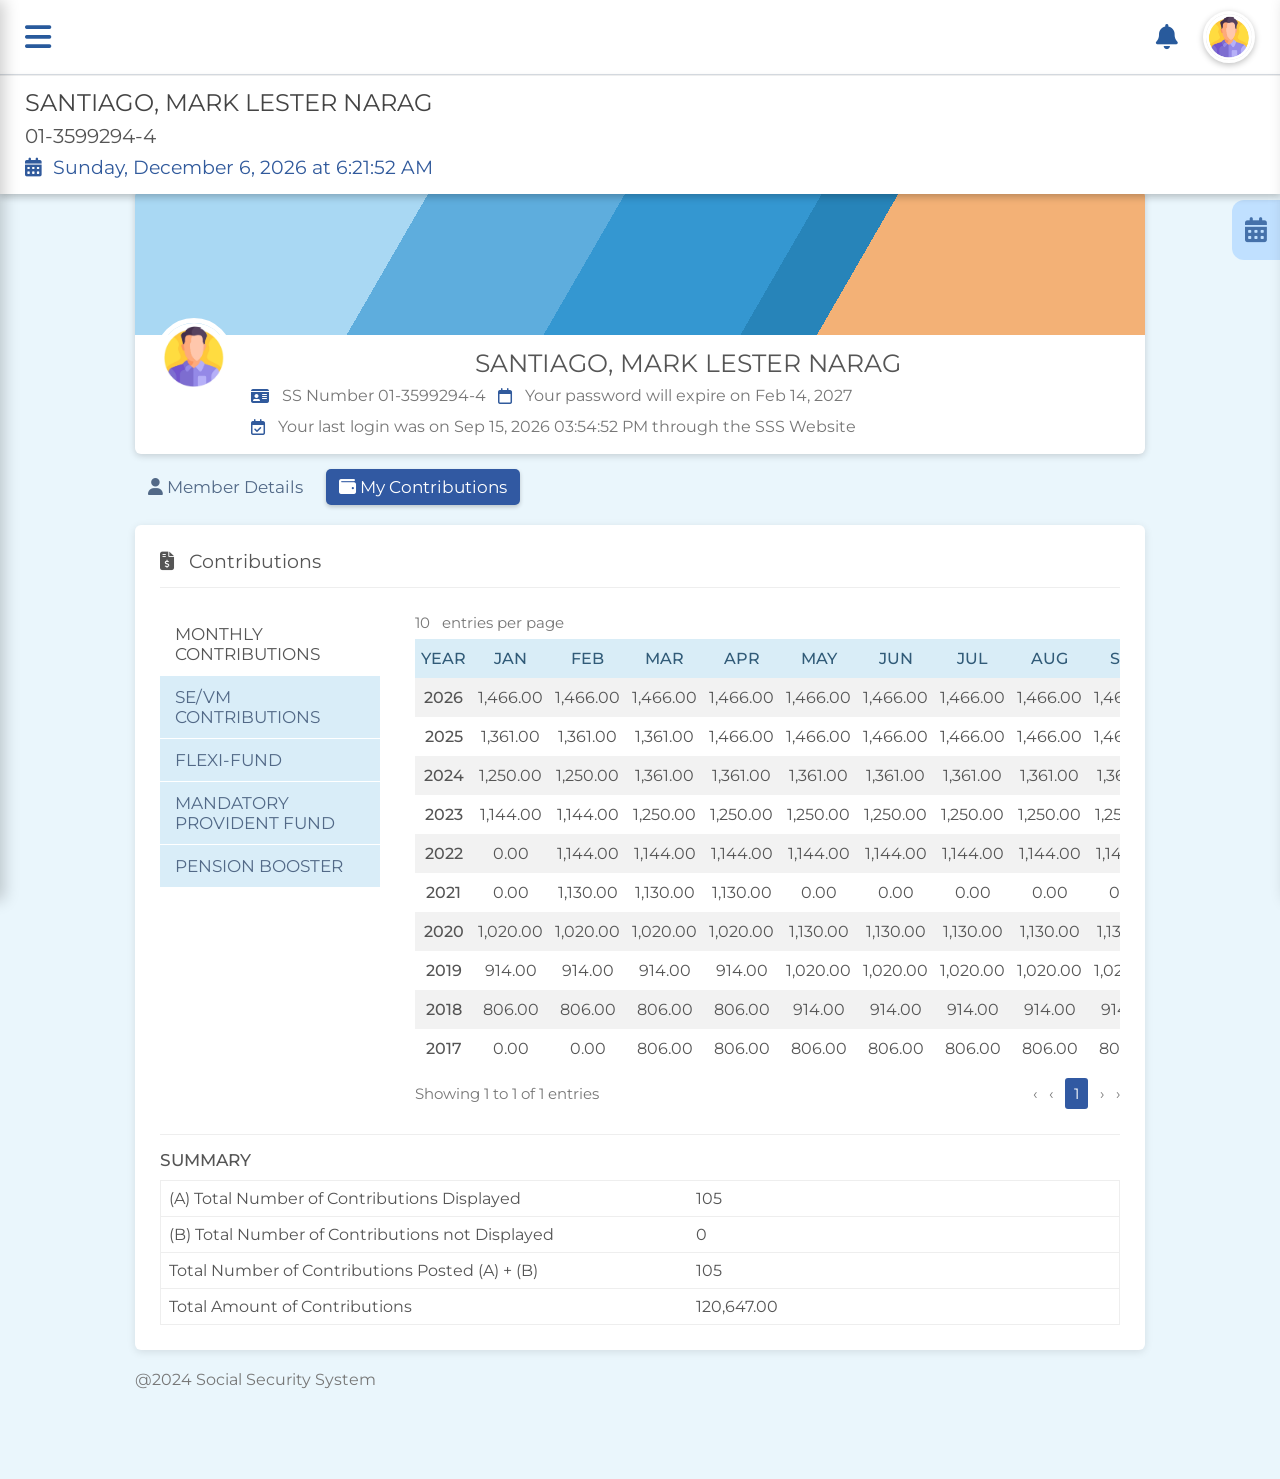
==== commit e26ace31: "Update contributions.html" ====
--- a/contributions.html
+++ b/contributions.html
@@ -2454,12 +2454,7 @@
     color: #315b78 !important;
 }
 
-/* BLUE HIGHLIGHT SA LABEL NG SUMMARY */
-.summary-title,
-.summary-header {
-    background: #d9edf7 !important;
-    color: #315b78 !important;
-}
+
 
 /* BLUE HIGHLIGHT SA SUMMARY LABEL */
 .summary table tr td:first-child {
@@ -2512,6 +2507,17 @@
     .profile-text h2 {
         text-align: left !important;
     }
+}
+
+      .summary-title {
+    display: table;
+    width: fit-content;
+    font-size: 17px;
+    font-weight: 500;
+    color: #315b78;
+    background: #d9edf7;
+    padding: 3px 6px;
+    margin-bottom: 10px;
 }
 </style>
 
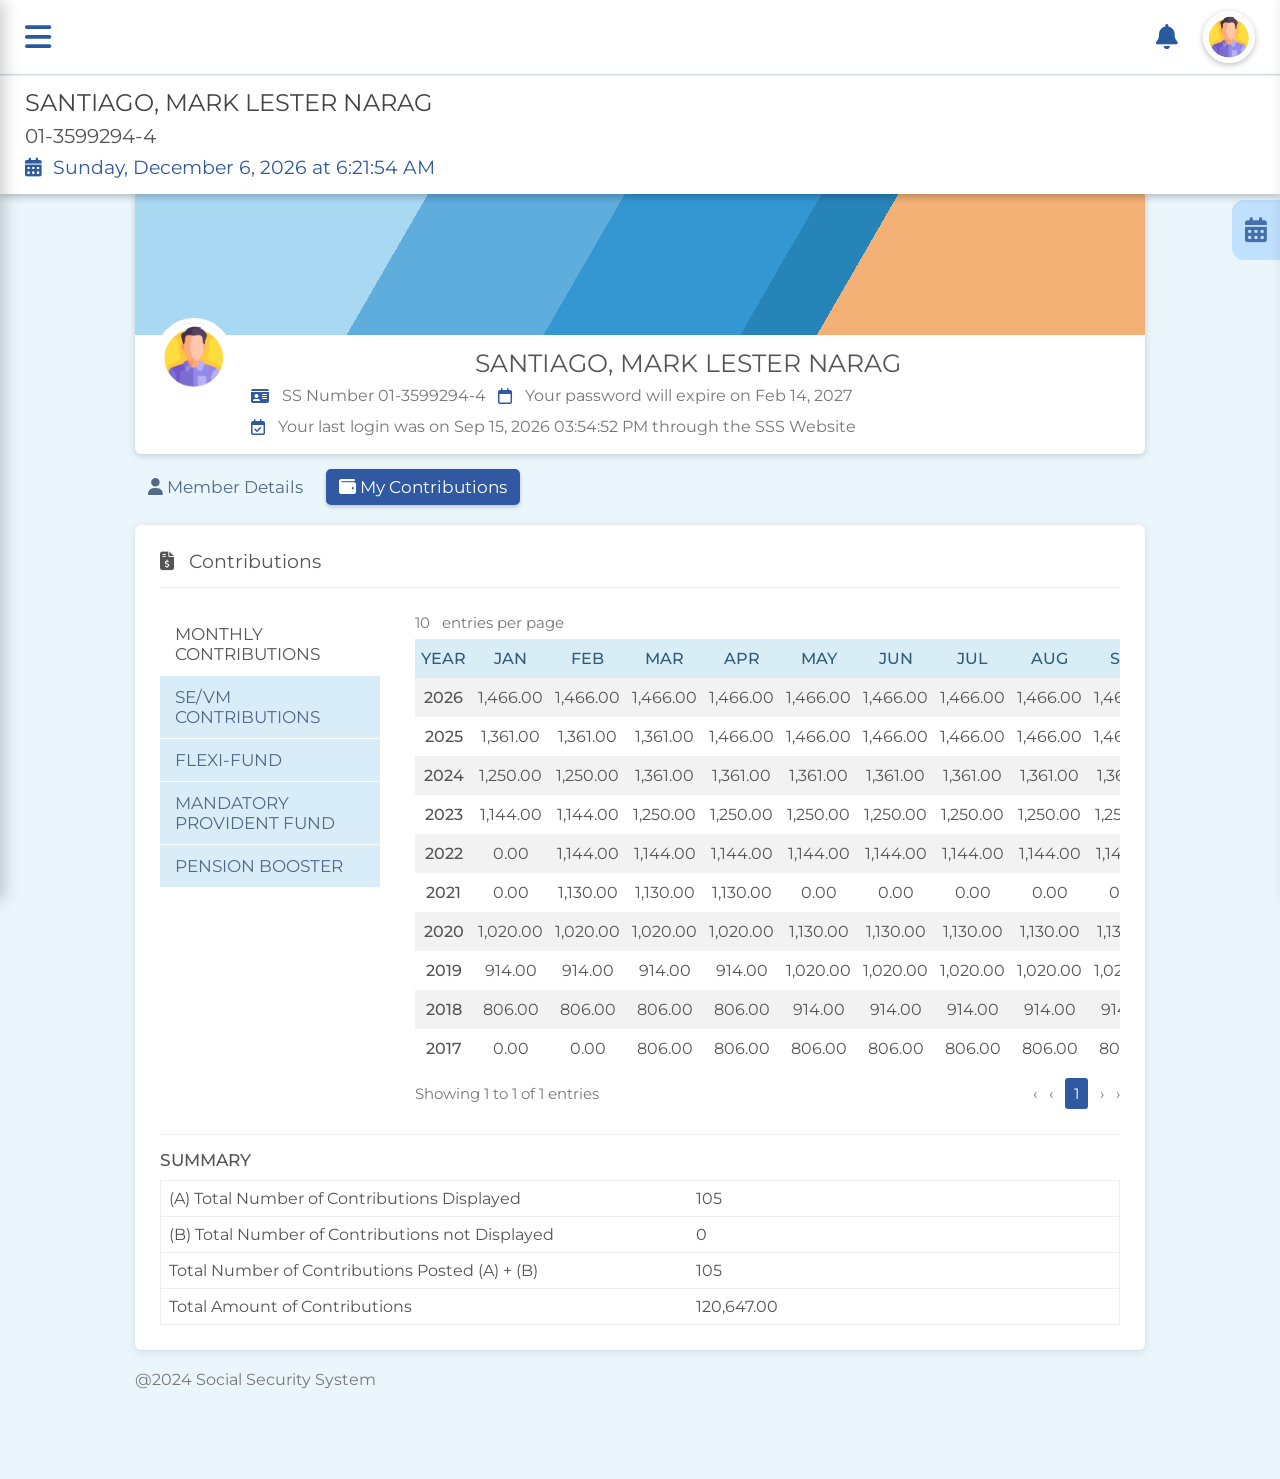
==== commit bd49eb99: "Update contributions.html" ====
--- a/contributions.html
+++ b/contributions.html
@@ -2509,16 +2509,32 @@
     }
 }
 
-      .summary-title {
-    display: table;
-    width: fit-content;
-    font-size: 17px;
-    font-weight: 500;
-    color: #315b78;
-    background: #d9edf7;
-    padding: 3px 6px;
-    margin-bottom: 10px;
-}
+/* FORCE PROFILE NAME TO LEFT */
+.member-details .profile-content {
+    display: flex !important;
+    justify-content: flex-start !important;
+    align-items: center !important;
+}
+
+.member-details .profile-text {
+    flex: 1 !important;
+    min-width: 0 !important;
+    text-align: left !important;
+    margin: 0 !important;
+}
+
+.member-details .profile-text h2 {
+    display: block !important;
+    width: 100% !important;
+    text-align: left !important;
+    margin: 0 0 8px 0 !important;
+}
+
+.member-details .profile-info {
+    justify-content: flex-start !important;
+    text-align: left !important;
+}
+      
 </style>
 
 </head>
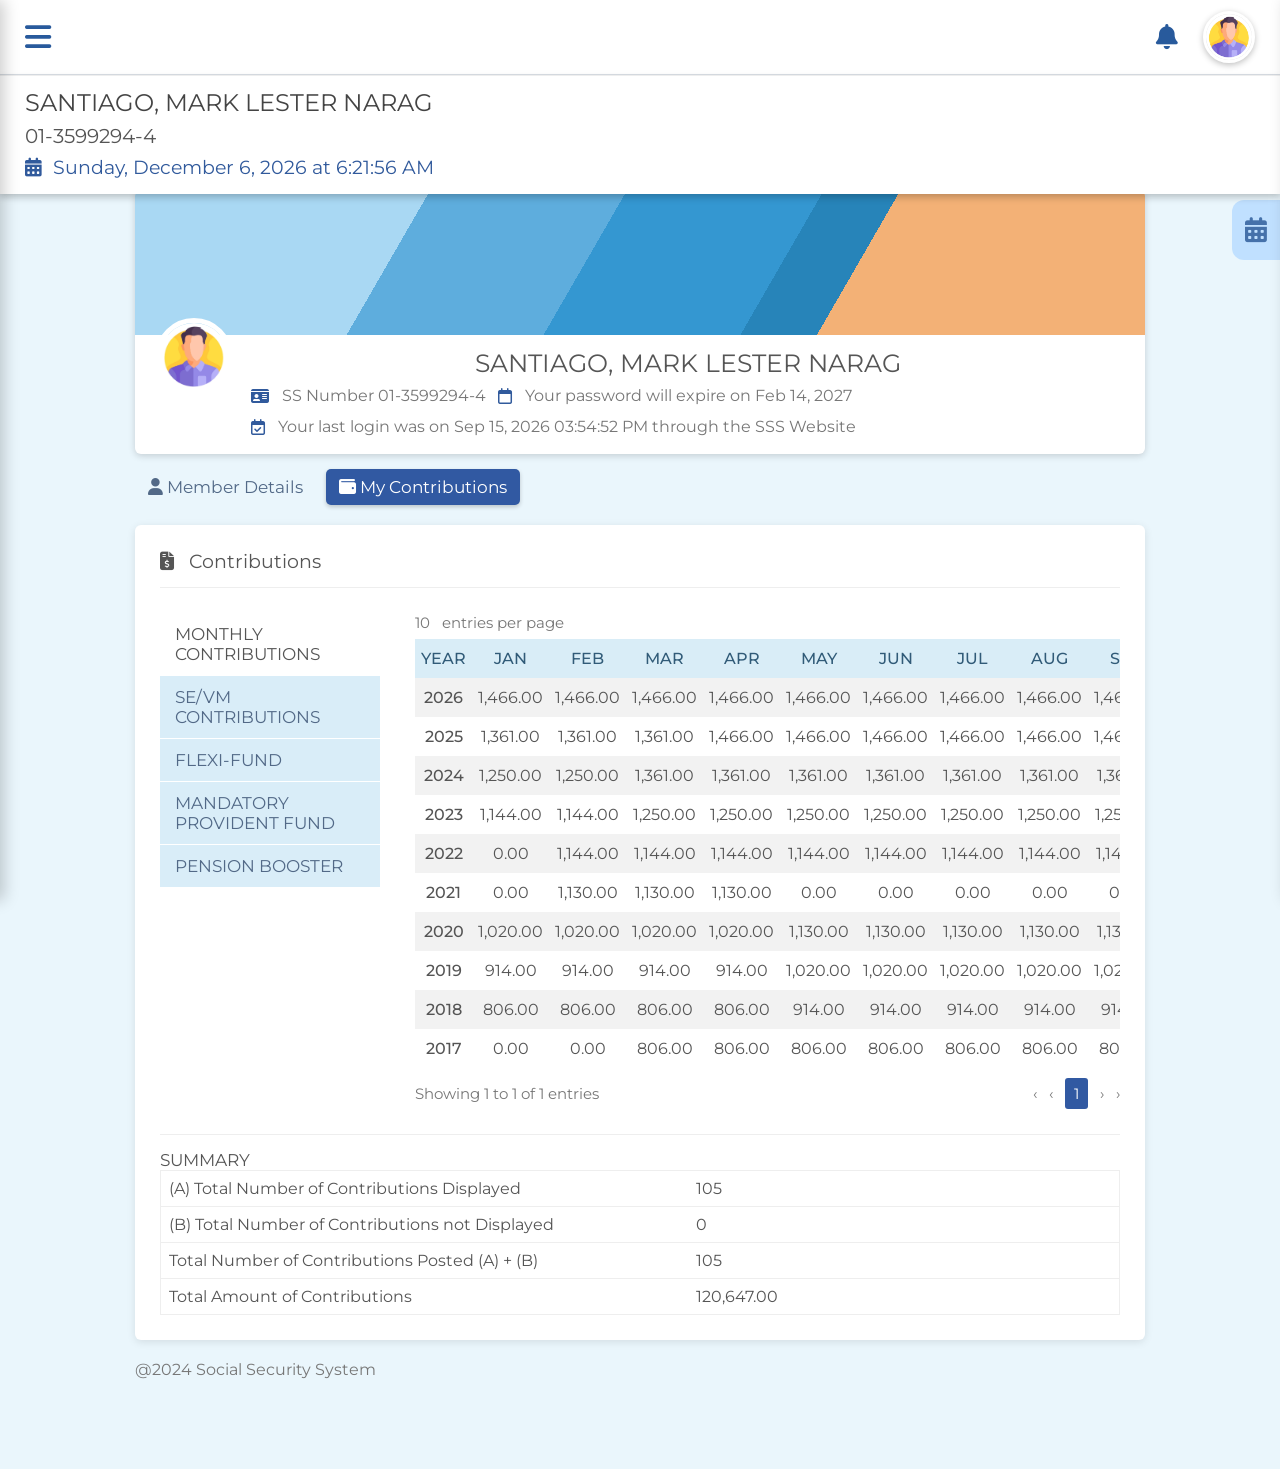
==== commit 984d1da2: "Update contributions.html" ====
--- a/contributions.html
+++ b/contributions.html
@@ -680,17 +680,6 @@
 }
 
 
-.summary-title{
-
-    font-size:12px;
-
-    font-weight:500;
-
-    color:#555;
-
-    margin-bottom:10px;
-
-}
 
 
 .summary-row{
@@ -2533,6 +2522,18 @@
 .member-details .profile-info {
     justify-content: flex-start !important;
     text-align: left !important;
+}
+
+      /* BLUE HIGHLIGHT FOR SUMMARY TEXT ONLY */
+.summary .summary-title {
+    display: inline-block !important;
+    width: auto !important;
+    background-color: #d9edf7 !important;
+    color: #315b78 !important;
+    font-size: 17px !important;
+    font-weight: 500 !important;
+    padding: 5px 8px !important;
+    margin-bottom: 10px !important;
 }
       
 </style>
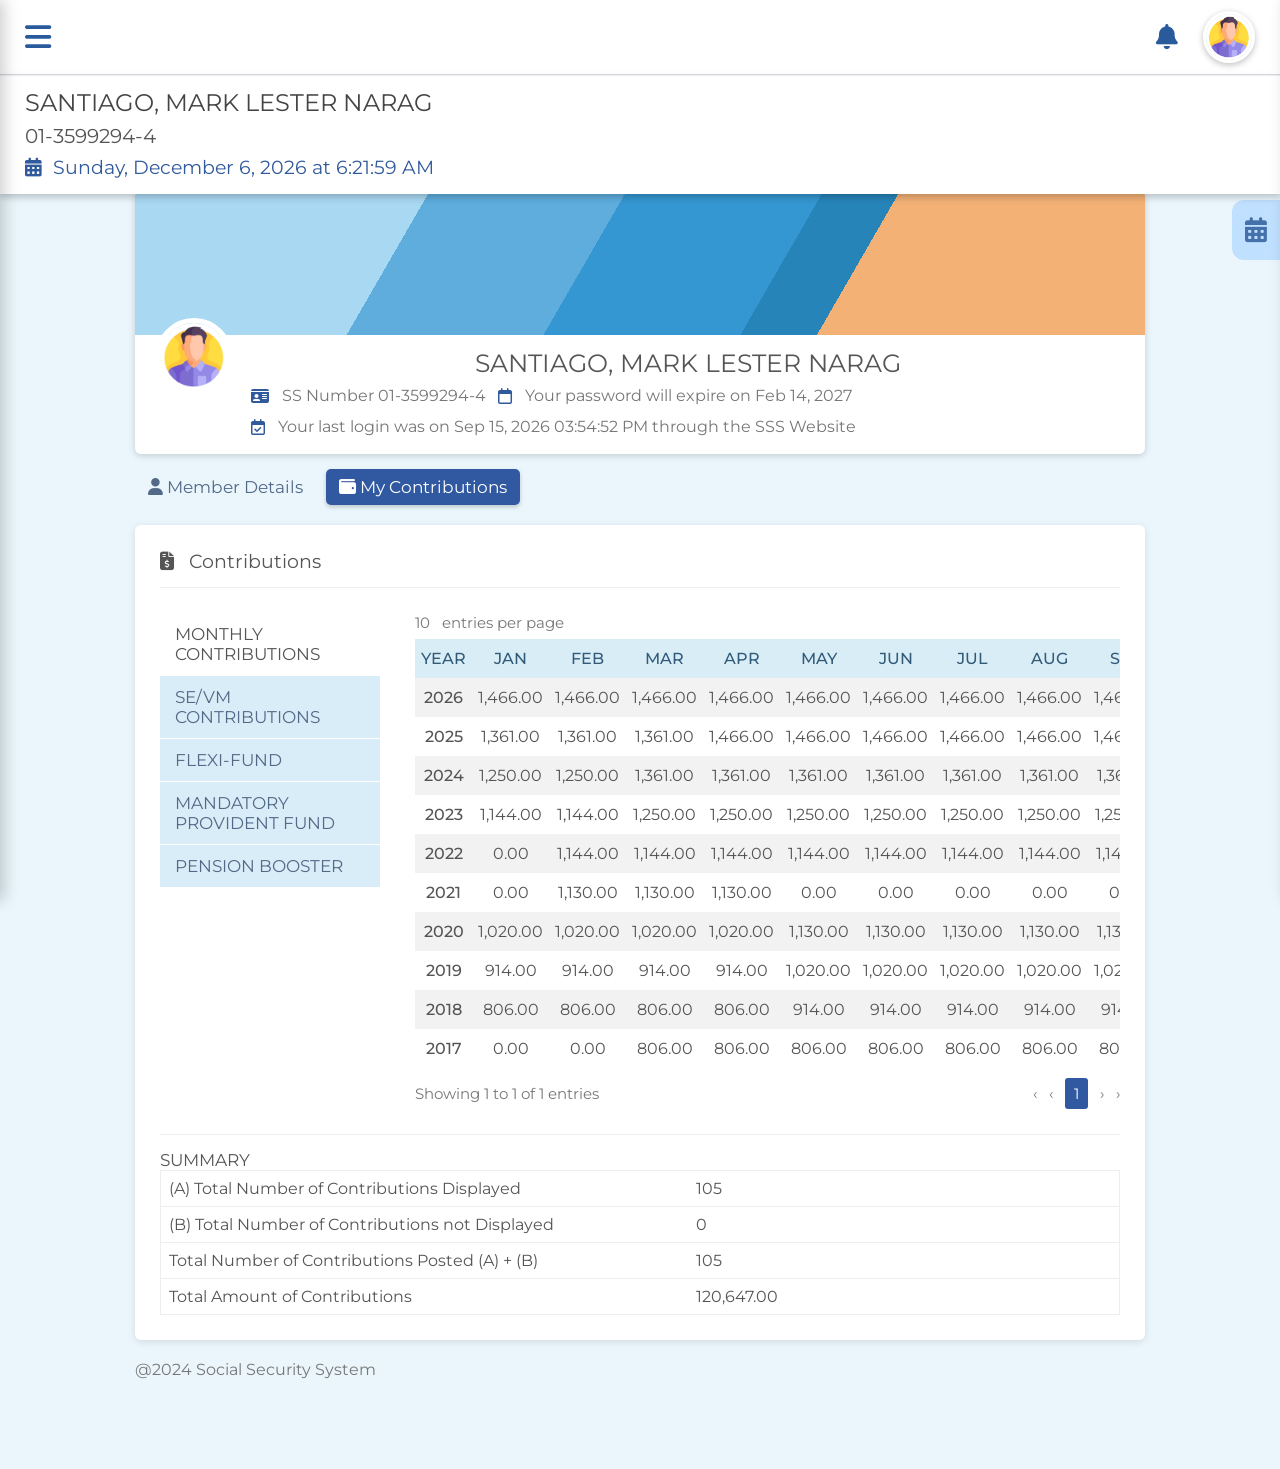
==== commit 62ef34b6: "Update contributions.html" ====
--- a/contributions.html
+++ b/contributions.html
@@ -2535,6 +2535,49 @@
     padding: 5px 8px !important;
     margin-bottom: 10px !important;
 }
+
+      /* ALIGN PROFILE NAME TO THE LEFT BESIDE AVATAR */
+.profile-content {
+    display: flex !important;
+    align-items: center !important;
+    justify-content: flex-start !important;
+}
+
+.profile-text {
+    flex: 1 !important;
+    min-width: 0 !important;
+    text-align: left !important;
+    margin-left: 15px !important;
+}
+
+.profile-text h2 {
+    text-align: left !important;
+    margin-left: 0 !important;
+    width: 100% !important;
+}
+
+/* PROFILE INFORMATION */
+.profile-info {
+    justify-content: flex-start !important;
+    text-align: left !important;
+}
+
+/* MOBILE DISPLAY */
+@media (max-width: 700px) {
+    .profile-content {
+        justify-content: flex-start !important;
+    }
+
+    .profile-text {
+        text-align: left !important;
+        margin-left: 10px !important;
+    }
+
+    .profile-text h2 {
+        text-align: left !important;
+        font-size: 16px !important;
+    }
+}
       
 </style>
 
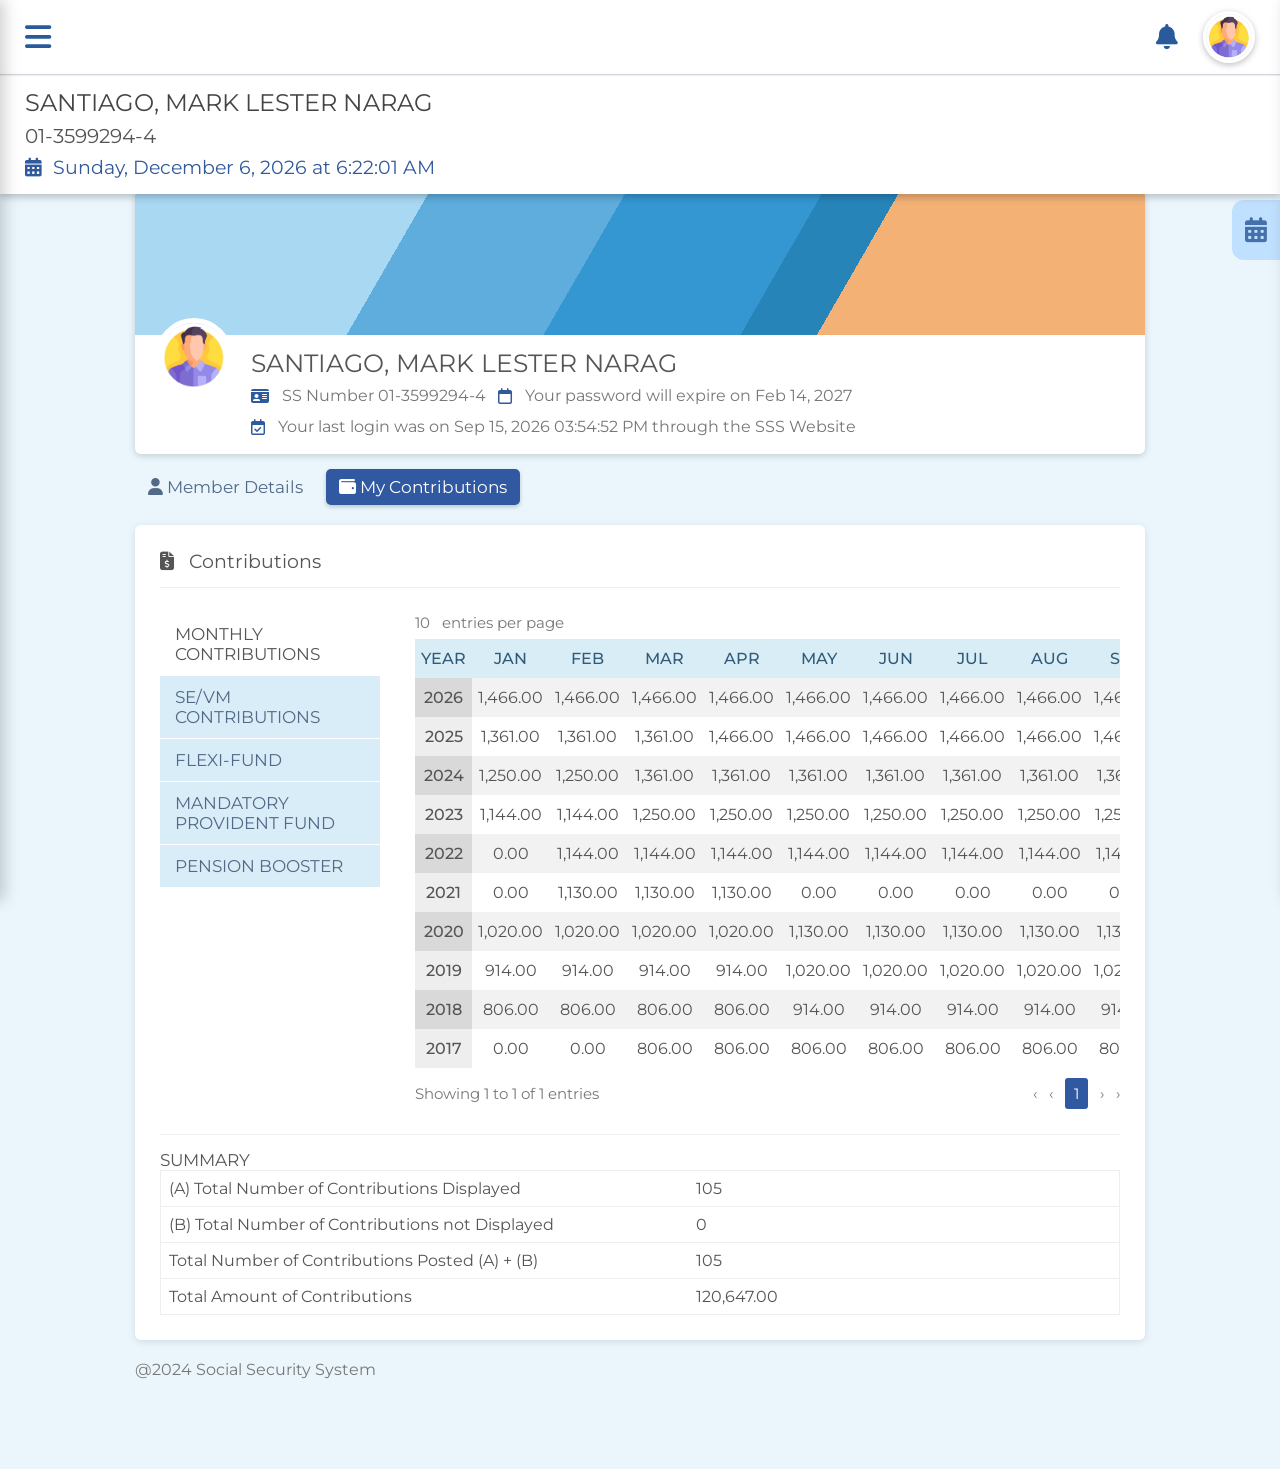
==== commit e88aa241: "Update contributions.html" ====
--- a/contributions.html
+++ b/contributions.html
@@ -2449,21 +2449,26 @@
 .summary table tr td:first-child {
     background: #d9edf7 !important;
 }
-
-      /* Odd rows - light gray */
+/* =====================================
+   CONTRIBUTION TABLE COLORS
+===================================== */
+
+table thead tr,
+table thead th {
+    background-color: #d9edf7 !important;
+    color: #315b78 !important;
+}
+
 table tbody tr:nth-child(odd) {
     background-color: #f2f2f2 !important;
 }
 
-/* Even rows - white */
 table tbody tr:nth-child(even) {
     background-color: #ffffff !important;
 }
 
-table tbody tr:nth-child(even) td {
-    background-color: #ffffff !important;
-
-      /* YEAR column - alternating gray and light gray */
+/* YEAR COLUMN */
+
 table tbody tr:nth-child(odd) td:first-child {
     background-color: #d9d9d9 !important;
 }
@@ -2472,111 +2477,91 @@
     background-color: #eeeeee !important;
 }
 
-      /* Align member name to the left */
-.profile-text {
-    text-align: left !important;
-    margin-left: 0 !important;
-}
-
-.profile-text h2 {
-    text-align: left !important;
-    margin-left: 0 !important;
-}
-
-/* Mobile alignment */
-@media (max-width: 700px) {
-    .profile-content {
-        justify-content: flex-start !important;
-    }
-
-    .profile-text {
-        text-align: left !important;
-    }
-
-    .profile-text h2 {
-        text-align: left !important;
-    }
-}
-
-/* FORCE PROFILE NAME TO LEFT */
+
+/* =====================================
+   PROFILE NAME ALIGNMENT
+   NAME BESIDE THE AVATAR
+===================================== */
+
 .member-details .profile-content {
     display: flex !important;
+    flex-direction: row !important;
+    align-items: center !important;
     justify-content: flex-start !important;
-    align-items: center !important;
+    gap: 18px !important;
+}
+
+.member-details .avatar {
+    flex-shrink: 0 !important;
 }
 
 .member-details .profile-text {
-    flex: 1 !important;
+    display: block !important;
+    flex: 1 1 0% !important;
     min-width: 0 !important;
+    margin: 0 !important;
+    padding-top: 13px !important;
     text-align: left !important;
-    margin: 0 !important;
 }
 
 .member-details .profile-text h2 {
     display: block !important;
     width: 100% !important;
+    margin: 0 0 8px 0 !important;
+    padding: 0 !important;
     text-align: left !important;
-    margin: 0 0 8px 0 !important;
 }
 
 .member-details .profile-info {
+    display: flex !important;
     justify-content: flex-start !important;
     text-align: left !important;
 }
 
-      /* BLUE HIGHLIGHT FOR SUMMARY TEXT ONLY */
-.summary .summary-title {
-    display: inline-block !important;
-    width: auto !important;
-    background-color: #d9edf7 !important;
-    color: #315b78 !important;
-    font-size: 17px !important;
-    font-weight: 500 !important;
-    padding: 5px 8px !important;
-    margin-bottom: 10px !important;
-}
-
-      /* ALIGN PROFILE NAME TO THE LEFT BESIDE AVATAR */
-.profile-content {
-    display: flex !important;
-    align-items: center !important;
-    justify-content: flex-start !important;
-}
-
-.profile-text {
-    flex: 1 !important;
-    min-width: 0 !important;
-    text-align: left !important;
-    margin-left: 15px !important;
-}
-
-.profile-text h2 {
-    text-align: left !important;
-    margin-left: 0 !important;
-    width: 100% !important;
-}
-
-/* PROFILE INFORMATION */
-.profile-info {
-    justify-content: flex-start !important;
-    text-align: left !important;
-}
-
-/* MOBILE DISPLAY */
+
+/* =====================================
+   MOBILE
+===================================== */
+
 @media (max-width: 700px) {
-    .profile-content {
+
+    .member-details .profile-content {
         justify-content: flex-start !important;
-    }
-
-    .profile-text {
+        gap: 10px !important;
+        padding: 0 10px 10px !important;
+    }
+
+    .member-details .avatar {
+        width: 58px !important;
+        height: 58px !important;
+        flex-shrink: 0 !important;
+    }
+
+    .member-details .profile-text {
+        flex: 1 1 0% !important;
+        min-width: 0 !important;
+        margin: 0 !important;
+        padding-top: 8px !important;
         text-align: left !important;
-        margin-left: 10px !important;
-    }
-
-    .profile-text h2 {
+    }
+
+    .member-details .profile-text h2 {
+        width: 100% !important;
+        margin: 0 0 7px 0 !important;
+        font-size: 19px !important;
         text-align: left !important;
-        font-size: 16px !important;
-    }
+    }
+
+    .member-details .profile-info {
+        display: block !important;
+        text-align: left !important;
+        font-size: 13px !important;
+    }
+
+    .member-details .profile-info span {
+        justify-content: flex-start !important;
+    }
+
 }
       
 </style>
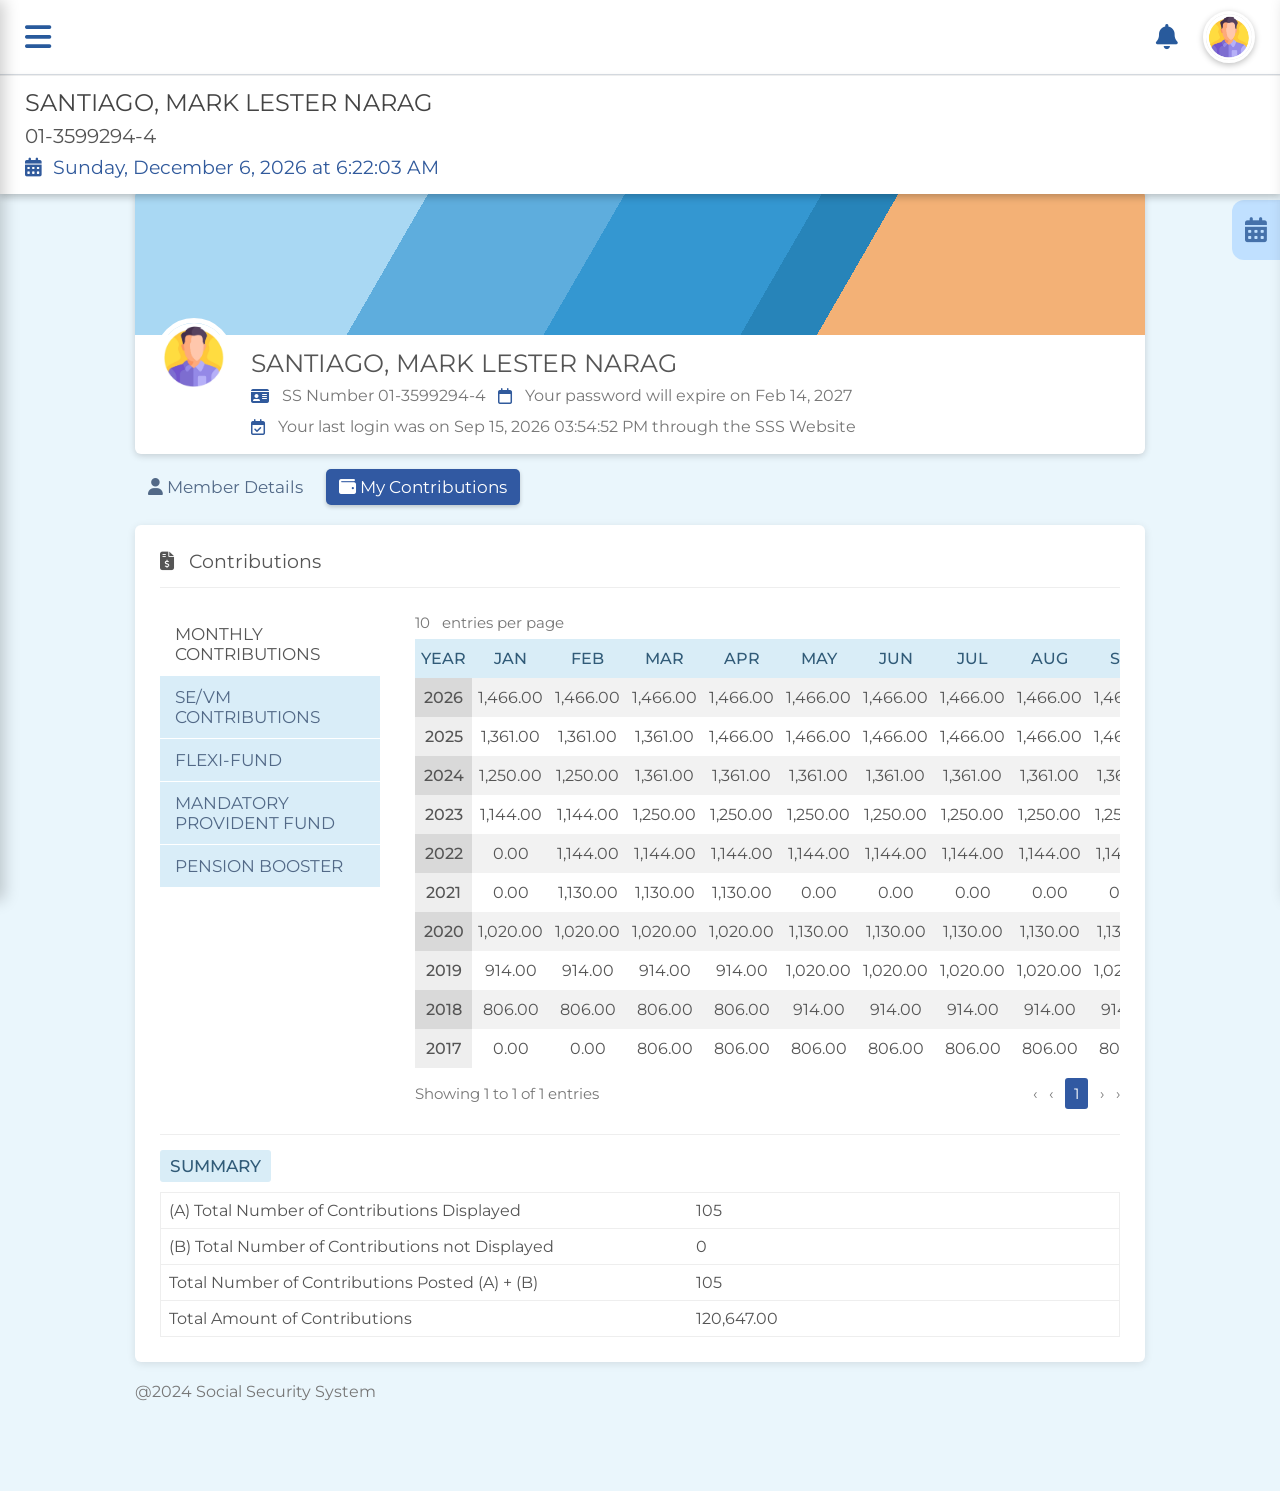
==== commit 193912c9: "Update contributions.html" ====
--- a/contributions.html
+++ b/contributions.html
@@ -2445,10 +2445,6 @@
 
 
 
-/* BLUE HIGHLIGHT SA SUMMARY LABEL */
-.summary table tr td:first-child {
-    background: #d9edf7 !important;
-}
 /* =====================================
    CONTRIBUTION TABLE COLORS
 ===================================== */
@@ -2562,6 +2558,27 @@
         justify-content: flex-start !important;
     }
 
+}
+      /* BLUE HIGHLIGHT FOR SUMMARY TITLE */
+
+.summary > .summary-title {
+    display: inline-block !important;
+    width: auto !important;
+    background: #d9edf7 !important;
+    color: #315b78 !important;
+    font-size: 17px !important;
+    font-weight: 500 !important;
+    padding: 6px 10px !important;
+    margin: 0 0 10px 0 !important;
+    border-radius: 3px !important;
+}
+
+/* MOBILE */
+@media (max-width: 700px) {
+    .summary > .summary-title {
+        font-size: 14px !important;
+        padding: 5px 8px !important;
+    }
 }
       
 </style>
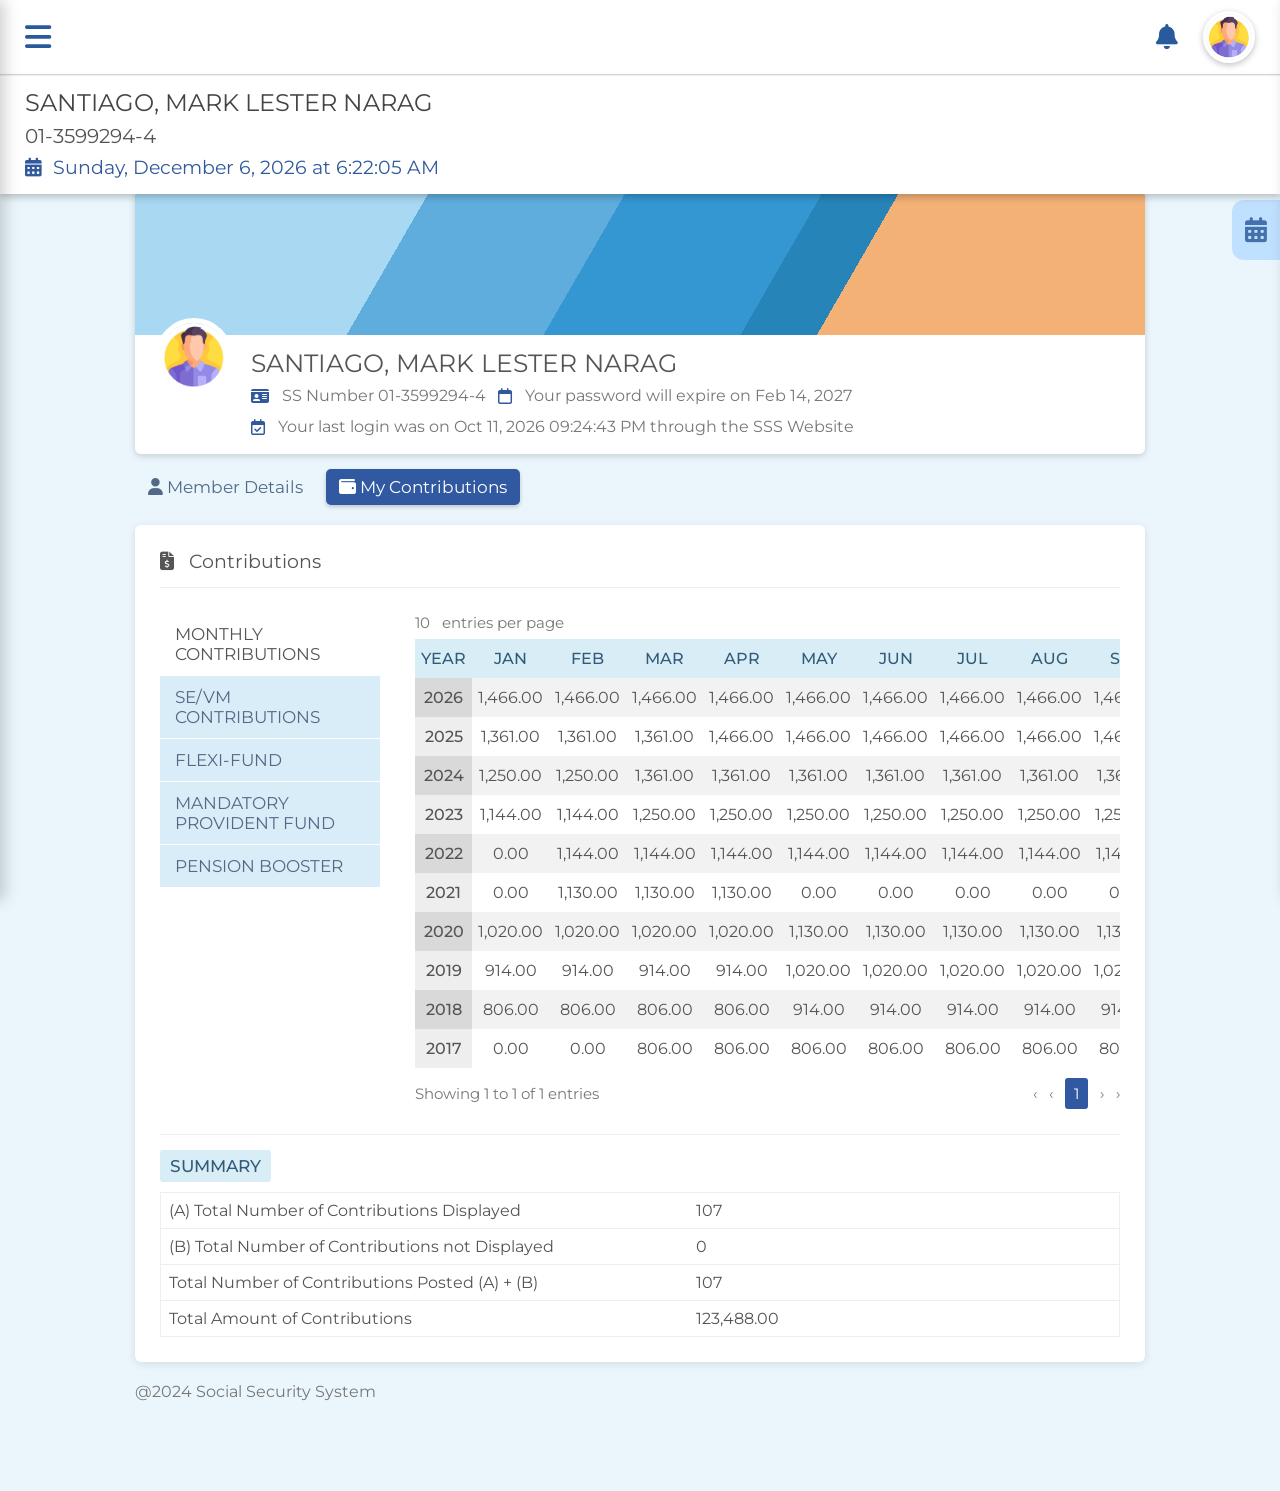
==== commit 2db44c4c: "Update contributions.html" ====
--- a/contributions.html
+++ b/contributions.html
@@ -2742,8 +2742,8 @@
 
             <br>
 
-            Your last login was on Sep 15, 2026
-            03:54:52 PM through the SSS Website
+            Your last login was on Oct 11, 2026
+            09:24:43 PM through the SSS Website
 
         </div>
 
@@ -2943,7 +2943,7 @@
 
                         <i class="fa-regular fa-calendar-check"></i>
 
-                        Your last login was on Sep 15, 2026 03:54:52 PM through the SSS Website
+                        Your last login was on Oct 11, 2026 09:24:43 PM through the SSS Website
 
                     </span>
 
@@ -3162,7 +3162,7 @@
 
                 <div class="summary-value">
 
-                    105
+                    107
 
                 </div>
 
@@ -3196,7 +3196,7 @@
 
                 <div class="summary-value">
 
-                    105
+                    107
 
                 </div>
 
@@ -3213,7 +3213,7 @@
 
                 <div class="summary-value">
 
-                    120,647.00
+                    123,488.00
 
                 </div>
 
@@ -3684,7 +3684,7 @@
         Jul:"1,466.00",
         Aug:"1,466.00",
         Sep:"1,466.00",
-        Oct:"0.00",
+        Oct:"1,466.00",
         Nov:"0.00",
         Dec:"0.00"
     },
